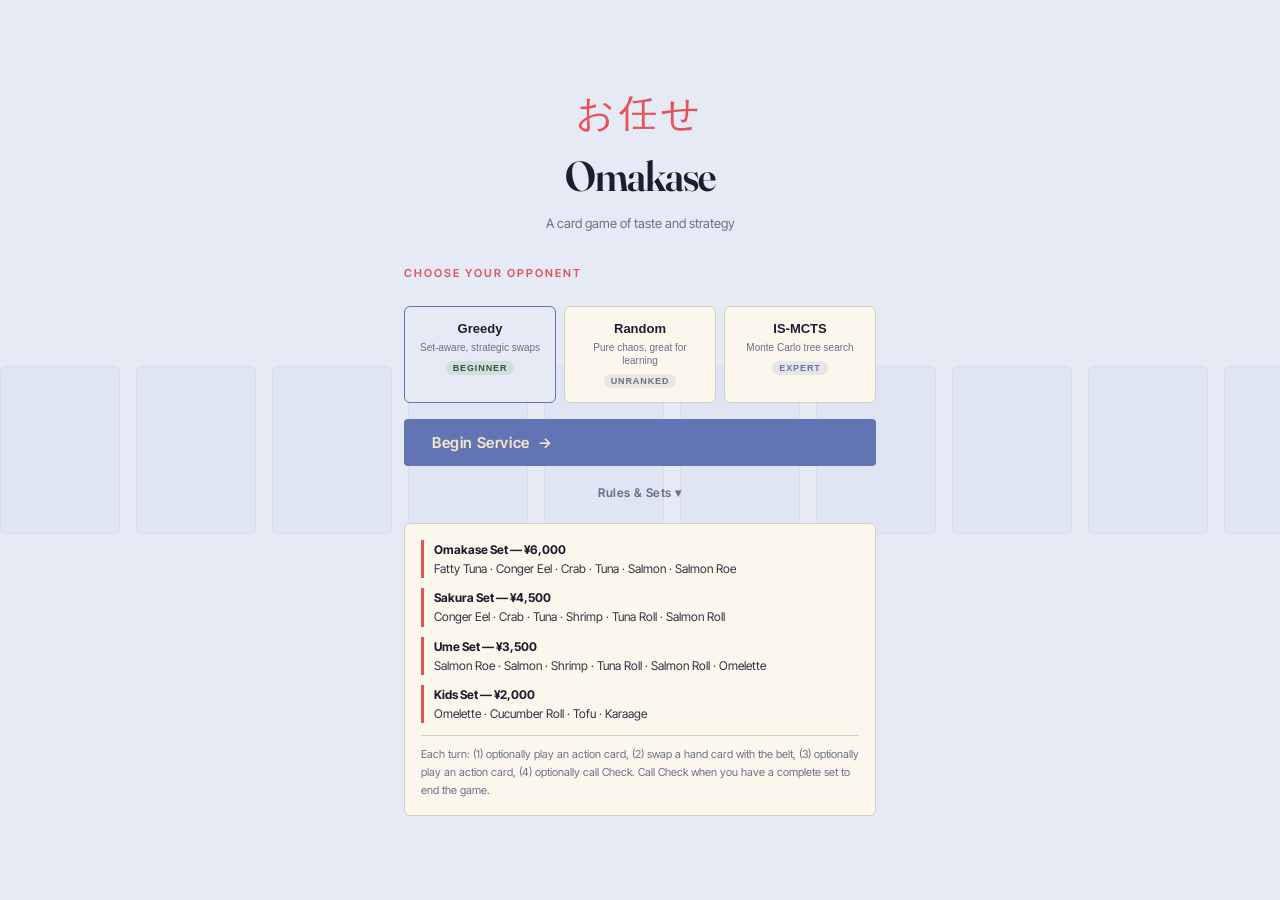
==== web/index.html @ 83dec3d9 "Add browser game, card assets, JS engine, and Python source Complete Omakase card game playable in t" ====
<!DOCTYPE html>
<html lang="en">
<head>
  <meta charset="UTF-8">
  <meta name="viewport" content="width=device-width, initial-scale=1.0">
  <title>Omakase</title>
  <link rel="icon" type="image/png" href="../cards/favicon.png">
  <link rel="preconnect" href="https://fonts.googleapis.com">
  <link rel="preconnect" href="https://fonts.gstatic.com" crossorigin>
  <link href="https://fonts.googleapis.com/css2?family=Fraunces:ital,opsz,wght@0,9..144,400..800;1,9..144,500..600&family=Inter+Tight:wght@400;500;600;700&family=Shippori+Mincho:wght@400;500;600&display=swap" rel="stylesheet">
  <link rel="stylesheet" href="style.css">
</head>
<body>

  <!-- ════════════════════════════════════
       SCREEN 1: NEW GAME
  ════════════════════════════════════ -->
  <div id="screen-newgame" class="screen screen--active">

    <div class="newgame__bg" aria-hidden="true">
      <div class="newgame__belt-scroll">
        <div class="belt-silhouette"></div><div class="belt-silhouette"></div>
        <div class="belt-silhouette"></div><div class="belt-silhouette"></div>
        <div class="belt-silhouette"></div><div class="belt-silhouette"></div>
        <div class="belt-silhouette"></div><div class="belt-silhouette"></div>
        <div class="belt-silhouette"></div><div class="belt-silhouette"></div>
        <div class="belt-silhouette"></div><div class="belt-silhouette"></div>
      </div>
    </div>

    <div class="newgame__content">
      <div class="newgame__logo">
        <span class="newgame__kanji" aria-hidden="true">お任せ</span>
        <h1 class="newgame__title">Omakase</h1>
        <p class="newgame__subtitle">A card game of taste and strategy</p>
      </div>

      <div class="newgame__form">
        <p class="newgame__label">Choose your opponent</p>
        <div class="agent-grid" role="radiogroup">
          <button class="agent-card agent-card--active" data-agent="greedy" role="radio" aria-checked="true">
            <span class="agent-card__name">Greedy</span>
            <span class="agent-card__desc">Set-aware, strategic swaps</span>
            <span class="agent-card__diff diff--beginner">Beginner</span>
          </button>
          <button class="agent-card" data-agent="random" role="radio" aria-checked="false">
            <span class="agent-card__name">Random</span>
            <span class="agent-card__desc">Pure chaos, great for learning</span>
            <span class="agent-card__diff diff--unranked">Unranked</span>
          </button>
          <button class="agent-card" data-agent="mcts" role="radio" aria-checked="false">
            <span class="agent-card__name">IS-MCTS</span>
            <span class="agent-card__desc">Monte Carlo tree search</span>
            <span class="agent-card__diff diff--expert">Expert</span>
          </button>
        </div>

        <div id="mcts-options" class="mcts-options" style="display:none">
          <label class="newgame__label" for="mcts-sims">Simulations per move</label>
          <div class="slider-row">
            <input type="range" id="mcts-sims" min="20" max="300" value="100" step="10">
            <span id="mcts-sims-val" class="slider-val">100</span>
          </div>
        </div>

        <button id="btn-start" class="btn btn--primary btn--lg">
          Begin Service <span aria-hidden="true">→</span>
        </button>

        <button id="btn-rules-toggle" class="btn btn--ghost btn--sm rules-toggle">
          Rules &amp; Sets ▾
        </button>
        <div id="rules-panel" class="rules-panel" hidden>
          <div class="rules-sets">
            <div class="rules-set"><strong>Omakase Set — ¥6,000</strong><br>Fatty Tuna · Conger Eel · Crab · Tuna · Salmon · Salmon Roe</div>
            <div class="rules-set"><strong>Sakura Set — ¥4,500</strong><br>Conger Eel · Crab · Tuna · Shrimp · Tuna Roll · Salmon Roll</div>
            <div class="rules-set"><strong>Ume Set — ¥3,500</strong><br>Salmon Roe · Salmon · Shrimp · Tuna Roll · Salmon Roll · Omelette</div>
            <div class="rules-set"><strong>Kids Set — ¥2,000</strong><br>Omelette · Cucumber Roll · Tofu · Karaage</div>
          </div>
          <p class="rules-note">Each turn: (1) optionally play an action card, (2) swap a hand card with the belt, (3) optionally play an action card, (4) optionally call Check. Call Check when you have a complete set to end the game.</p>
        </div>
      </div>
    </div>
  </div>

  <!-- ════════════════════════════════════
       SCREEN 2: GAME TABLE
  ════════════════════════════════════ -->
  <div id="screen-game" class="screen">

    <header class="topbar">
      <span class="topbar__logo" aria-label="Omakase">お任せ</span>
      <div class="topbar__center">
        <span class="topbar__label">Turn</span>
        <span id="turn-number" class="topbar__turn">1</span>
      </div>
      <div class="topbar__right">
        <button id="btn-menu" class="btn btn--ghost btn--sm" aria-label="Menu">☰</button>
      </div>
    </header>

    <!-- Opponent row -->
    <section class="opp-zone" aria-label="Opponent">
      <div class="opp-zone__info">
        <span class="player-label player-label--ai" id="opp-label">AI</span>
        <span class="hand-count" id="opp-hand-count">0 cards</span>
      </div>
      <div class="opp-hand" id="opp-hand" aria-label="Opponent's face-down cards"></div>
    </section>

    <!-- Conveyor belt with deck and trash -->
    <section class="belt-section" aria-label="Conveyor belt">

      <!-- Deck pile (left) -->
      <div class="pile-zone pile-zone--deck">
        <div class="pile-stack" id="deck-pile">
          <img src="../cards/cards_back.png" class="pile-card-img" alt="Deck" id="deck-pile-img">
        </div>
        <div class="pile-info">
          <span class="pile-label">Deck</span>
          <span class="pile-count" id="deck-count">62</span>
        </div>
      </div>

      <!-- Belt track (center) -->
      <div class="belt-center">
        <div class="belt-track">
          <div class="belt-rail belt-rail--top" aria-hidden="true"></div>
          <div class="belt-slots" id="belt-slots" role="list"></div>
          <div class="belt-rail belt-rail--bottom" aria-hidden="true"></div>
        </div>
        <div class="belt-labels" aria-hidden="true">
          <span class="belt-label-new">← New</span>
          <span class="belt-label-old">Old →</span>
        </div>
      </div>

      <!-- Trash pile (right) -->
      <div class="pile-zone pile-zone--trash">
        <div class="pile-stack pile-stack--trash" id="trash-pile"
             role="button" tabindex="0" aria-label="View discard pile">
          <div class="pile-empty" id="trash-empty">Empty</div>
        </div>
        <div class="pile-info">
          <span class="pile-label">Discard</span>
          <span class="pile-count" id="trash-count">0</span>
        </div>
      </div>

    </section>

    <!-- Phase bar -->
    <div class="phase-bar" role="status" aria-live="polite">
      <div class="phase-pips" aria-label="Current phase">
        <div class="phase-step">
          <span class="phase-pip" data-phase="0">1</span>
          <span class="phase-step__label">Action</span>
        </div>
        <span class="phase-sep" aria-hidden="true">›</span>
        <div class="phase-step">
          <span class="phase-pip" data-phase="1">2</span>
          <span class="phase-step__label">Swap</span>
        </div>
        <span class="phase-sep" aria-hidden="true">›</span>
        <div class="phase-step">
          <span class="phase-pip" data-phase="2">3</span>
          <span class="phase-step__label">Action</span>
        </div>
        <span class="phase-sep" aria-hidden="true">›</span>
        <div class="phase-step">
          <span class="phase-pip" data-phase="3">4</span>
          <span class="phase-step__label">Check</span>
        </div>
      </div>
      <p class="phase-msg" id="phase-msg">Waiting...</p>
    </div>

    <!-- Player hand -->
    <section class="player-zone" aria-label="Your hand">
      <div class="player-zone__header">
        <span class="player-label" id="player-label">You</span>
        <div class="score-box score-box--player" aria-label="Your score">
          <span class="score-box__label">Score</span>
          <span class="score-box__value" id="player-score">¥0</span>
        </div>
      </div>
      <div class="passive-effects" id="passive-effects" aria-label="Active effects"></div>
      <div class="player-hand" id="player-hand" role="list" aria-label="Your cards"></div>
    </section>

    <!-- Controls -->
    <div class="controls">
      <button id="btn-pass" class="btn btn--secondary">Skip Action</button>
      <button id="btn-check" class="btn btn--danger" disabled>Call Check</button>
    </div>

    <!-- Thinking overlay -->
    <div id="thinking-overlay" class="thinking-overlay" hidden aria-live="polite">
      <div class="thinking-overlay__box">
        <p class="thinking-overlay__text" id="thinking-text">Chef is thinking...</p>
        <div class="thinking-dots" aria-hidden="true">
          <span></span><span></span><span></span>
        </div>
      </div>
    </div>

    <!-- Chef's Choice modal (card selection) -->
    <div id="chefs-modal-bg" class="modal-bg" hidden>
      <div id="chefs-modal" class="modal" role="dialog" aria-modal="true" aria-labelledby="chefs-modal-title">
        <h2 id="chefs-modal-title" class="modal__title">Chef's Choice</h2>
        <p id="chefs-modal-instr" class="modal__instr">Select 2 cards to return to the deck</p>
        <div id="chefs-modal-cards" class="modal__cards"></div>
        <div class="modal__footer">
          <span id="chefs-select-count" class="modal__count">0 / 2 selected</span>
        </div>
      </div>
    </div>

    <!-- Chef's Choice modal (position selection) -->
    <div id="chefs-pos-modal-bg" class="modal-bg" hidden>
      <div class="modal" role="dialog" aria-modal="true" aria-labelledby="chefs-pos-modal-title">
        <h2 id="chefs-pos-modal-title" class="modal__title">Place Cards in Deck</h2>
        <p id="chefs-pos-modal-instr" class="modal__instr">Choose where each card goes in the deck</p>
        <div id="chefs-pos-modal-body" class="chefs-pos-body"></div>
        <div class="modal__footer">
          <button id="btn-chefs-pos-confirm" class="btn btn--primary">Confirm</button>
        </div>
      </div>
    </div>

    <!-- Pick opponent card modal -->
    <div id="pick-opp-modal-bg" class="modal-bg" hidden>
      <div class="modal" role="dialog" aria-modal="true" aria-labelledby="pick-opp-modal-title">
        <h2 id="pick-opp-modal-title" class="modal__title">Pick a Card</h2>
        <p id="pick-opp-modal-instr" class="modal__instr">Select a card from opponent's hand</p>
        <div id="pick-opp-modal-cards" class="modal__cards"></div>
      </div>
    </div>

    <!-- Sake return modal -->
    <div id="sake-return-modal-bg" class="modal-bg" hidden>
      <div class="modal" role="dialog" aria-modal="true" aria-labelledby="sake-return-modal-title">
        <h2 id="sake-return-modal-title" class="modal__title">Give a Card</h2>
        <p class="modal__instr">Choose a card from your hand to give to your opponent</p>
        <div id="sake-return-modal-cards" class="modal__cards"></div>
      </div>
    </div>

    <!-- Discard modal (over hand limit) -->
    <div id="discard-modal-bg" class="modal-bg" hidden>
      <div class="modal" role="dialog" aria-modal="true" aria-labelledby="discard-modal-title">
        <h2 id="discard-modal-title" class="modal__title">Discard a Card</h2>
        <p id="discard-modal-instr" class="modal__instr">Your hand is over the limit. Select a card to discard.</p>
        <div id="discard-modal-cards" class="modal__cards"></div>
      </div>
    </div>

    <!-- Trash viewer modal -->
    <div id="trash-modal-bg" class="modal-bg" hidden>
      <div class="modal" role="dialog" aria-modal="true" aria-labelledby="trash-modal-title">
        <h2 id="trash-modal-title" class="modal__title">Discard Pile</h2>
        <p id="trash-modal-count" class="modal__instr">0 cards</p>
        <div id="trash-modal-cards" class="modal__cards modal__cards--scroll"></div>
        <div class="modal__footer">
          <button id="btn-close-trash-modal" class="btn btn--secondary btn--sm">Close</button>
        </div>
      </div>
    </div>

    <!-- Game menu drawer -->
    <div id="menu-bg" class="drawer-bg" hidden>
      <div class="drawer" role="dialog" aria-modal="true">
        <button id="btn-close-menu" class="drawer__close" aria-label="Close">✕</button>
        <div class="drawer__body">
          <button id="btn-new-game-menu" class="btn btn--ghost">New Game</button>
        </div>
      </div>
    </div>

  </div><!-- /screen-game -->

  <!-- ════════════════════════════════════
       SCREEN 3: GAME OVER
  ════════════════════════════════════ -->
  <div id="screen-gameover" class="screen">
    <div class="gameover">
      <div class="gameover__verdict" id="gameover-verdict">OMAKASE!</div>
      <div class="gameover__scores">
        <div class="gameover__player-card" id="go-player-card">
          <span class="gameover__who">You</span>
          <span class="gameover__pts" id="go-player-score">¥0</span>
          <div class="gameover__mini-hand" id="go-player-hand"></div>
        </div>
        <span class="gameover__vs">vs</span>
        <div class="gameover__player-card" id="go-opp-card">
          <span class="gameover__who" id="go-opp-label">AI</span>
          <span class="gameover__pts" id="go-opp-score">¥0</span>
          <div class="gameover__mini-hand" id="go-opp-hand"></div>
        </div>
      </div>
      <div class="gameover__breakdown" id="go-breakdown"></div>
      <div class="gameover__actions">
        <button id="btn-rematch" class="btn btn--primary btn--lg">Rematch</button>
        <button id="btn-change-opp" class="btn btn--secondary">Change Opponent</button>
      </div>
    </div>
  </div>

  <!-- Toast container -->
  <div id="toast-container" role="status" aria-live="polite"></div>

  <script type="module" src="game.js"></script>
</body>
</html>
---- web/style.css ----
/* ══ Design Tokens — Omakase Design System ════════════════════════════════ */
:root {
  /* Brand palette */
  --peri:       #8A9AD0;
  --peri-deep:  #6374B5;
  --peri-soft:  #C4CEE8;
  --peri-wash:  #E5EAF5;
  --cream:      #F5E9C9;
  --cream-soft: #FAF3DF;
  --paper:      #FBF7EC;
  --salmon:     #E4525A;
  --salmon-ink: #C63B44;
  --nori:       #4A7A4E;
  --nori-deep:  #2F5A35;
  --mustard:    #E8A936;
  --ink:        #1B1E2E;
  --body:       #2E3244;
  --muted:      #6B7088;
  --rule:       #D5D0BC;

  /* Belt surface — dark lacquer */
  --belt-bg: #231B14;

  /* Card geometry — 5:7 aspect ratio matching the physical card PNGs */
  --card-w:  120px;
  --card-h:  168px;
  --card-r:  6px;

  /* Pile dimensions (deck/trash stacks alongside belt) */
  --pile-w:  72px;
  --pile-h:  101px;

  /* Radii */
  --r-btn:  4px;
  --r-pill: 999px;

  /* Elevation — restrained, physical */
  --shadow-card:      0 1px 2px rgba(27,30,46,.08), 0 4px 16px rgba(27,30,46,.10);
  --shadow-card-lift: 0 4px 8px rgba(27,30,46,.12), 0 16px 40px rgba(27,30,46,.18);
  --shadow-modal:     0 24px 80px rgba(27,30,46,.28);

  /* Type */
  --font-d: 'Fraunces', Georgia, serif;
  --font-b: 'Inter Tight', 'Inter', sans-serif;

  /* Timing */
  --t-hover: 120ms ease-out;
  --t-state: 240ms cubic-bezier(.4,0,.2,1);

  /* Z-stack */
  --z-ctrl:    20;
  --z-overlay: 50;
  --z-modal:   100;
  --z-toast:   200;
}

@media (max-width: 600px) {
  :root {
    --card-w:  80px;
    --card-h:  112px;
    --pile-w:  52px;
    --pile-h:  73px;
  }
}

/* ══ Reset ════════════════════════════════════════════════════════════════ */
*, *::before, *::after { box-sizing: border-box; margin: 0; padding: 0; }
html, body { height: 100%; overflow: hidden; }
body {
  background: var(--paper);
  color: var(--body);
  font-family: var(--font-b);
  font-size: 14px;
  line-height: 1.5;
  -webkit-font-smoothing: antialiased;
}

/* ══ Screen system ════════════════════════════════════════════════════════ */
.screen {
  position: fixed; inset: 0;
  display: flex; flex-direction: column;
  opacity: 0; pointer-events: none;
  transition: opacity 400ms ease;
  overflow: hidden;
}
.screen--active { opacity: 1; pointer-events: all; }

/* ══ Buttons ══════════════════════════════════════════════════════════════ */
.btn {
  display: inline-flex; align-items: center; gap: 8px;
  padding: 10px 20px;
  border: none; border-radius: var(--r-btn);
  font-family: var(--font-b); font-size: 13px; font-weight: 600;
  cursor: pointer; white-space: nowrap; letter-spacing: .04em;
  transition: background var(--t-hover), transform 80ms ease;
  -webkit-user-select: none; user-select: none;
}
.btn:active:not(:disabled) { transform: translateY(1px); }
.btn:disabled { opacity: .4; cursor: not-allowed; pointer-events: none; }

.btn--primary { background: var(--peri-deep); color: var(--cream); }
.btn--primary:hover:not(:disabled) { background: #50609F; }

.btn--secondary {
  background: transparent; color: var(--body);
  border: 1px solid var(--rule);
}
.btn--secondary:hover:not(:disabled) { background: var(--peri-wash); border-color: var(--peri); }

.btn--danger {
  background: transparent; color: var(--salmon);
  border: 1.5px solid var(--salmon);
}
.btn--danger:hover:not(:disabled) { background: rgba(228,82,90,.08); }
.btn--danger.btn--check-avail { animation: check-pulse 2s ease-in-out infinite; }

.btn--ghost { background: transparent; color: var(--muted); border: 1px solid transparent; }
.btn--ghost:hover:not(:disabled) { color: var(--body); background: var(--peri-wash); }

.btn--lg { padding: 14px 28px; font-size: 15px; }
.btn--sm { padding: 6px 12px; font-size: 12px; }

/* ══ New Game screen ══════════════════════════════════════════════════════ */
#screen-newgame {
  background: var(--peri-wash);
  align-items: center; justify-content: center;
  overflow-y: auto;
}
.newgame__bg { position: fixed; inset: 0; overflow: hidden; pointer-events: none; opacity: .15; }
.newgame__belt-scroll {
  display: flex; gap: 16px;
  animation: belt-scroll 22s linear infinite;
  width: max-content; padding: 20px 0;
  align-items: center;
  position: absolute; top: 50%; transform: translateY(-50%);
}
@keyframes belt-scroll {
  from { transform: translateY(-50%) translateX(0); }
  to   { transform: translateY(-50%) translateX(-50%); }
}
.belt-silhouette {
  width: var(--card-w); height: var(--card-h);
  border-radius: var(--card-r);
  background: var(--peri-soft); border: 1px solid var(--peri);
  flex-shrink: 0;
}
.newgame__content {
  position: relative; width: 100%; max-width: 520px;
  padding: 40px 24px;
  display: flex; flex-direction: column; gap: 32px; align-items: center;
}
.newgame__logo { text-align: center; }
.newgame__kanji {
  font-family: var(--font-d); font-size: 38px;
  color: var(--salmon); display: block;
  letter-spacing: .1em; margin-bottom: 4px;
  font-variation-settings: "opsz" 144;
}
.newgame__title {
  font-family: var(--font-d); font-size: 42px;
  font-weight: 600; color: var(--ink);
  letter-spacing: -.025em;
  font-variation-settings: "opsz" 144;
}
.newgame__subtitle { color: var(--muted); font-size: 13px; margin-top: 6px; }
.newgame__form { width: 100%; display: flex; flex-direction: column; gap: 16px; }
.newgame__label {
  font-size: 11px; font-weight: 600; text-transform: uppercase;
  letter-spacing: .18em; color: var(--salmon); display: block; margin-bottom: 8px;
}
.agent-grid { display: grid; grid-template-columns: 1fr 1fr 1fr; gap: 8px; }
.agent-card {
  display: flex; flex-direction: column; align-items: center;
  gap: 5px; padding: 14px 10px;
  background: var(--paper); border-radius: 6px;
  border: 1.5px solid var(--rule);
  cursor: pointer; text-align: center;
  transition: border-color var(--t-hover), background var(--t-hover);
}
.agent-card:hover { border-color: var(--peri); background: var(--cream-soft); }
.agent-card--active { border-color: var(--peri-deep) !important; background: var(--peri-wash) !important; }
.agent-card__name { font-weight: 700; font-size: 13px; color: var(--ink); }
.agent-card__desc { font-size: 10px; color: var(--muted); line-height: 1.3; }
.agent-card__diff {
  font-size: 9px; font-weight: 700; text-transform: uppercase;
  letter-spacing: .1em; padding: 2px 7px; border-radius: 99px; margin-top: 2px;
}
.diff--beginner { background: rgba(74,122,78,.12); color: var(--nori-deep); }
.diff--unranked { background: rgba(107,112,136,.12); color: var(--muted); }
.diff--expert   { background: rgba(99,116,181,.12); color: var(--peri-deep); }
.mcts-options {
  background: var(--paper); border-radius: 6px; padding: 12px 16px;
  border: 1px solid var(--rule);
}
.slider-row { display: flex; align-items: center; gap: 12px; margin-top: 8px; }
.slider-row input[type=range] { flex: 1; accent-color: var(--peri-deep); }
.slider-val { font-family: var(--font-d); font-size: 15px; color: var(--peri-deep); min-width: 30px; font-variant-numeric: tabular-nums; }
.rules-toggle { width: 100%; justify-content: center; margin-top: -4px; }
.rules-panel {
  background: var(--paper); border-radius: 6px; padding: 16px;
  display: flex; flex-direction: column; gap: 12px;
  border: 1px solid var(--rule);
}
.rules-sets { display: flex; flex-direction: column; gap: 10px; }
.rules-set {
  font-size: 12px; color: var(--body);
  border-left: 3px solid var(--salmon); padding-left: 10px; line-height: 1.6;
}
.rules-set strong { color: var(--ink); }
.rules-note {
  font-size: 11px; color: var(--muted); line-height: 1.6;
  border-top: 1px solid var(--rule); padding-top: 10px;
}

/* ══ Game screen layout ═══════════════════════════════════════════════════ */
#screen-game {
  display: grid;
  grid-template-rows: 44px auto 1fr 62px auto 52px;
  background: var(--paper);
}

/* Topbar — on-brand periwinkle */
.topbar {
  grid-row: 1;
  display: flex; align-items: center; justify-content: space-between;
  padding: 0 16px;
  background: var(--peri-deep);
  border-bottom: 1px solid rgba(99,116,181,.25);
  z-index: var(--z-ctrl);
}
.topbar__logo {
  font-family: var(--font-d); font-size: 20px; color: var(--cream);
  letter-spacing: .06em; font-variation-settings: "opsz" 144;
}
.topbar__center { display: flex; align-items: baseline; gap: 6px; }
.topbar__label { font-size: 10px; text-transform: uppercase; letter-spacing: .14em; color: rgba(245,233,201,.55); }
.topbar__turn {
  font-family: var(--font-d); font-size: 20px; font-weight: 600;
  color: var(--cream); font-variant-numeric: tabular-nums;
  font-variation-settings: "opsz" 144;
}
.topbar__right { display: flex; align-items: center; gap: 10px; }
#btn-menu { color: rgba(245,233,201,.65); border-color: transparent; }
#btn-menu:hover { color: var(--cream); background: rgba(255,255,255,.15); }

/* Opponent zone */
.opp-zone {
  grid-row: 2;
  display: flex; align-items: center;
  padding: 8px 16px; gap: 12px;
  background: var(--cream-soft);
  border-bottom: 1px solid var(--rule);
  min-height: 72px;
}
.opp-zone__info { display: flex; align-items: center; gap: 10px; flex-shrink: 0; }
.opp-hand { display: flex; gap: 5px; align-items: center; overflow: hidden; flex: 1; }

/* Small face-down card backs for opponent hand */
.card-back {
  width: 52px; height: 73px;
  border-radius: 4px; flex-shrink: 0;
  overflow: hidden;
  box-shadow: var(--shadow-card);
}
.card-back img {
  width: 100%; height: 100%;
  object-fit: cover; display: block;
}

.player-label { font-size: 13px; font-weight: 700; color: var(--ink); letter-spacing: .01em; }
.player-label--ai { color: var(--muted); font-weight: 500; }
.score-box { display: flex; align-items: baseline; gap: 5px; }
.score-box__label { font-size: 10px; text-transform: uppercase; letter-spacing: .12em; color: var(--muted); }
.score-box__value {
  font-family: var(--font-d); font-size: 18px; font-weight: 600;
  color: var(--salmon);
  font-variation-settings: "opsz" 144;
  font-variant-numeric: tabular-nums;
  transition: color 300ms ease;
}
.score-box__value.ticking { animation: score-tick 300ms ease-out; }
.hand-count { font-size: 11px; color: var(--muted); }

/* ══ Belt section — deck | belt | trash ══════════════════════════════════ */
.belt-section {
  grid-row: 3;
  display: flex; flex-direction: row; align-items: center;
  justify-content: center; gap: 10px;
  background: var(--belt-bg);
  padding: 8px 12px;
  overflow: hidden;
}

/* Deck / Trash pile zones */
.pile-zone {
  display: flex; flex-direction: column; align-items: center;
  gap: 5px; flex-shrink: 0;
}
.pile-stack {
  width: var(--pile-w); height: var(--pile-h);
  border-radius: var(--card-r);
  position: relative; overflow: hidden;
  box-shadow: var(--shadow-card);
}
.pile-card-img {
  width: 100%; height: 100%;
  object-fit: cover; display: block;
  border-radius: var(--card-r);
}
.pile-stack--trash {
  cursor: pointer;
  transition: box-shadow var(--t-hover);
}
.pile-stack--trash:hover { box-shadow: var(--shadow-card-lift); }
.pile-info {
  display: flex; flex-direction: column; align-items: center; gap: 1px;
}
.pile-label {
  font-size: 8px; font-weight: 600; text-transform: uppercase;
  letter-spacing: .16em; color: rgba(200,169,110,.4);
}
.pile-count {
  font-family: var(--font-d); font-size: 13px; font-weight: 600;
  color: rgba(200,169,110,.65); font-variant-numeric: tabular-nums;
  font-variation-settings: "opsz" 144;
}
.pile-empty {
  width: 100%; height: 100%;
  display: flex; align-items: center; justify-content: center;
  font-size: 9px; color: rgba(200,169,110,.2);
  border: 1.5px dashed rgba(200,169,110,.18);
  border-radius: var(--card-r);
}
/* Deck pile: simulate a stack of cards with pseudo-elements */
.pile-zone--deck .pile-stack::before {
  content: ''; position: absolute;
  inset: 0; border-radius: var(--card-r);
  background: var(--peri);
  transform: translate(2px, -2px);
  z-index: -1; opacity: .5;
}
.pile-zone--deck .pile-stack::after {
  content: ''; position: absolute;
  inset: 0; border-radius: var(--card-r);
  background: var(--peri);
  transform: translate(4px, -4px);
  z-index: -2; opacity: .3;
}

/* Belt center */
.belt-center {
  flex: 1; min-width: 0;
  display: flex; flex-direction: column; align-items: center;
}
.belt-track {
  display: flex; flex-direction: column;
  width: 100%; max-width: 840px;
  background: #1A1510;
  border-radius: 10px; padding: 8px 12px;
  box-shadow: inset 0 2px 8px rgba(0,0,0,.55), 0 0 0 1px rgba(200,169,110,.08);
}
.belt-rail {
  height: 3px; border-radius: 2px; margin: 2px 0;
  background: linear-gradient(90deg, transparent, rgba(200,169,110,.14) 30%, rgba(200,169,110,.28) 50%, rgba(200,169,110,.14) 70%, transparent);
}
.belt-slots {
  display: flex; gap: 8px; justify-content: center;
  padding: 8px 4px;
  overflow-x: auto; scrollbar-width: none;
}
.belt-slots::-webkit-scrollbar { display: none; }
.belt-slot { width: var(--card-w); height: var(--card-h); flex-shrink: 0; position: relative; }
.belt-slot:last-child::after {
  content: '→';
  position: absolute; right: -12px; top: 50%; transform: translateY(-50%);
  color: rgba(200,169,110,.28); font-size: 11px;
}
.belt-labels {
  display: flex; justify-content: space-between;
  padding: 0 4px; margin-top: 4px;
  width: 100%; max-width: 840px;
}
.belt-label-new, .belt-label-old { font-size: 9px; color: rgba(200,169,110,.28); }

/* Phase bar */
.phase-bar {
  grid-row: 4;
  display: flex; align-items: center; justify-content: space-between;
  background: var(--paper);
  padding: 0 20px;
  border-top: 1px solid var(--rule);
  border-bottom: 1px solid var(--rule);
}
.phase-bar--flash { animation: phase-flash 450ms ease; }
@keyframes phase-flash {
  0%   { background: var(--paper); }
  35%  { background: var(--peri-wash); }
  100% { background: var(--paper); }
}

.phase-pips { display: flex; align-items: center; gap: 6px; }
.phase-step  { display: flex; flex-direction: column; align-items: center; gap: 3px; }

.phase-pip {
  width: 28px; height: 28px; border-radius: 50%;
  background: transparent; border: 2px solid var(--rule);
  display: flex; align-items: center; justify-content: center;
  font-size: 11px; font-weight: 700; color: var(--muted);
  transition: all var(--t-state); flex-shrink: 0;
}
.phase-step__label {
  font-size: 8px; font-weight: 600;
  text-transform: uppercase; letter-spacing: .1em;
  color: var(--muted); transition: color var(--t-state);
  white-space: nowrap;
}
.phase-pip--active {
  background: var(--salmon); border-color: var(--salmon-ink); color: #fff;
  box-shadow: 0 0 0 3px rgba(228,82,90,.18);
}
.phase-pip--done {
  background: var(--peri-wash); border-color: var(--peri); color: var(--peri-deep);
}
.phase-step:has(.phase-pip--active) .phase-step__label { color: var(--salmon-ink); font-weight: 700; }
.phase-step:has(.phase-pip--done)   .phase-step__label { color: var(--peri-deep); }

.phase-sep { color: var(--rule); font-size: 14px; margin-bottom: 14px; }
.phase-msg {
  font-size: 12px; color: var(--muted); font-style: italic;
  max-width: 300px; text-align: right;
  transition: opacity 200ms ease;
}
.phase-msg--highlight { color: var(--salmon-ink); font-style: normal; font-weight: 600; }

/* Player zone */
.player-zone {
  grid-row: 5;
  display: flex; flex-direction: column;
  background: var(--cream-soft);
  border-top: 1px solid var(--rule);
  padding: 8px 16px 6px;
}
.player-zone__header {
  display: flex; justify-content: space-between; align-items: center;
  margin-bottom: 6px;
}
.passive-effects {
  display: flex; gap: 5px; flex-wrap: wrap;
  margin-bottom: 4px; min-height: 0;
}
.effect-badge {
  font-size: 9px; font-weight: 700; text-transform: uppercase;
  letter-spacing: .08em; padding: 2px 8px; border-radius: 99px;
}
.effect-badge--mustard { background: rgba(232,169,54,.18); color: #9a6a00; border: 1px solid rgba(232,169,54,.35); }
.effect-badge--peri    { background: rgba(99,116,181,.14); color: var(--peri-deep); border: 1px solid rgba(99,116,181,.28); }
.effect-badge--nori    { background: rgba(74,122,78,.14);  color: var(--nori-deep); border: 1px solid rgba(74,122,78,.28); }
.effect-badge--salmon  { background: rgba(228,82,90,.10);  color: var(--salmon);   border: 1px solid rgba(228,82,90,.22); }

.player-hand {
  display: flex; gap: 8px;
  justify-content: center;
  overflow-x: auto; overflow-y: visible;
  padding: 4px 4px 12px;
  scrollbar-width: thin; scrollbar-color: var(--rule) transparent;
}

/* Controls */
.controls {
  grid-row: 6;
  display: flex; align-items: center; justify-content: center; gap: 12px;
  background: var(--paper); padding: 8px 16px;
  border-top: 1px solid var(--rule);
}

/* ══ Card component — image only, full 5:7 face ═══════════════════════════ */
.card {
  width: var(--card-w); height: var(--card-h);
  border-radius: var(--card-r);
  background: var(--cream);
  border: 1px solid var(--rule);
  box-shadow: var(--shadow-card);
  cursor: pointer; position: relative;
  display: block; overflow: hidden;
  transition: transform var(--t-hover), box-shadow var(--t-hover);
  -webkit-user-select: none; user-select: none;
  flex-shrink: 0;
}
.card__img {
  width: 100%; height: 100%;
  object-fit: cover; object-position: center;
  display: block;
}

/* Action / passive hooks — kept for JS targeting, no visual left border */
.card--action  {}
.card--passive {}

/* Hover — translateY only per design system */
.card:not(.card--disabled):not(.card--no-hover):hover {
  transform: translateY(-4px);
  box-shadow: var(--shadow-card-lift);
}

/* States */
.card--selected {
  outline: 2px solid var(--peri-deep);
  outline-offset: 2px;
  transform: translateY(-8px) !important;
  box-shadow: var(--shadow-card-lift) !important;
  z-index: 5;
}
.card--valid-target {
  outline: 2px solid var(--nori) !important;
  outline-offset: 2px;
  animation: pulse-valid 1.4s ease-in-out infinite;
  cursor: pointer;
}
.card--playable {
  outline: 2px solid var(--peri);
  outline-offset: 2px;
  cursor: pointer;
}
.card--disabled {
  opacity: .45; cursor: default; pointer-events: none;
}
.card--disabled::after {
  content: ''; position: absolute; inset: 0;
  background: rgba(251,247,236,.4); border-radius: var(--card-r);
}
.card--entering { animation: card-slide-in .25s ease both; }

/* Mini card (game over hands) */
.card-mini {
  width: 44px; height: 62px;
  border-radius: 4px; overflow: hidden;
  background: var(--cream);
  border: 1px solid var(--rule);
  box-shadow: var(--shadow-card);
  flex-shrink: 0;
}
.card-mini img { width: 100%; height: 100%; object-fit: cover; display: block; }

/* ══ Action card play overlay ════════════════════════════════════════════ */
.action-play-overlay {
  position: fixed; inset: 0;
  background: rgba(27,30,46,.52);
  display: flex; align-items: center; justify-content: center;
  z-index: 500;
  animation: overlay-in 180ms ease forwards;
}
.action-play-overlay--out { animation: overlay-out 300ms ease forwards; }
@keyframes overlay-in  { from { opacity: 0; } to { opacity: 1; } }
@keyframes overlay-out { from { opacity: 1; } to { opacity: 0; } }

.action-play-inner {
  display: flex; flex-direction: column; align-items: center; gap: 14px;
  animation: card-fly-in 380ms cubic-bezier(.2,0,.2,1.5) forwards;
}
@keyframes card-fly-in {
  from { transform: scale(.55) translateY(50px); opacity: 0; }
  to   { transform: scale(1) translateY(0); opacity: 1; }
}

.action-play-card {
  width: 160px; height: 224px;
  border-radius: var(--card-r);
  box-shadow: var(--shadow-modal);
  overflow: hidden;
}
.action-play-img { width: 100%; height: 100%; object-fit: cover; display: block; }

.action-play-card-name {
  font-family: var(--font-d); font-size: 15pt; font-weight: 600;
  color: var(--cream); text-align: center;
  letter-spacing: -.02em; font-variation-settings: "opsz" 144;
}
.action-play-desc {
  font-family: var(--font-b); font-size: 10pt;
  color: rgba(245,233,201,.75); text-align: center;
  max-width: 260px; line-height: 1.45;
}

/* ══ Thinking overlay ════════════════════════════════════════════════════ */
.thinking-overlay {
  position: absolute; top: 0; left: 0; right: 0; bottom: 0;
  display: flex; align-items: center; justify-content: center;
  background: rgba(27,30,46,.38); backdrop-filter: blur(2px);
  z-index: var(--z-overlay);
}
.thinking-overlay[hidden] { display: none; }
.thinking-overlay__box {
  background: var(--paper); border: 1px solid var(--rule);
  border-radius: 10px; padding: 20px 32px;
  display: flex; flex-direction: column; align-items: center; gap: 12px;
  box-shadow: var(--shadow-modal);
}
.thinking-overlay__text {
  font-family: var(--font-d); font-size: 15px;
  color: var(--muted); font-style: italic;
  font-variation-settings: "opsz" 144;
}
.thinking-dots { display: flex; gap: 6px; }
.thinking-dots span {
  width: 6px; height: 6px; border-radius: 50%;
  background: var(--peri-deep);
  animation: dot-bounce 1.2s ease-in-out infinite;
}
.thinking-dots span:nth-child(2) { animation-delay: .2s; }
.thinking-dots span:nth-child(3) { animation-delay: .4s; }

/* ══ Modals ══════════════════════════════════════════════════════════════ */
.modal-bg {
  position: absolute; inset: 0;
  background: rgba(27,30,46,.5); backdrop-filter: blur(3px);
  display: flex; align-items: center; justify-content: center;
  z-index: var(--z-modal);
}
.modal-bg[hidden] { display: none; }
.modal {
  background: var(--paper); border: 1px solid var(--rule);
  border-radius: 4px; padding: 24px;
  max-width: 500px; width: 92%;
  box-shadow: var(--shadow-modal);
  border-top: 3px solid var(--salmon);
}
.modal__title {
  font-family: var(--font-d); font-size: 20px; font-weight: 600;
  color: var(--ink); margin-bottom: 6px;
  letter-spacing: -.02em; font-variation-settings: "opsz" 144;
}
.modal__instr { font-size: 13px; color: var(--muted); margin-bottom: 16px; }
.modal__cards {
  display: flex; flex-wrap: wrap; gap: 8px;
  justify-content: center; margin-bottom: 16px;
}
.modal__cards--scroll { max-height: 280px; overflow-y: auto; }
.modal__footer { display: flex; justify-content: space-between; align-items: center; }
.modal__count { font-family: var(--font-d); font-size: 14px; color: var(--muted); font-variant-numeric: tabular-nums; }

/* Chef position modal */
.chefs-pos-body { display: flex; flex-direction: column; gap: 20px; margin-bottom: 16px; }
.chefs-pos-row {
  display: flex; gap: 16px; align-items: center;
  padding: 12px; background: var(--cream-soft);
  border-radius: 6px; border: 1px solid var(--rule);
}
.chefs-pos-slider { flex: 1; display: flex; flex-direction: column; gap: 6px; }
.chefs-pos-slider label { font-size: 12px; color: var(--muted); font-weight: 500; }
.chefs-pos-slider input[type=range] { width: 100%; accent-color: var(--peri-deep); }
.chefs-pos-display {
  font-family: var(--font-d); font-size: 15px; color: var(--peri-deep);
  font-variant-numeric: tabular-nums;
}
.chefs-pos-hint { font-size: 10px; color: var(--muted); font-style: italic; }

/* Drawer */
.drawer-bg { position: absolute; inset: 0; background: rgba(27,30,46,.45); z-index: var(--z-modal); }
.drawer-bg[hidden] { display: none; }
.drawer {
  position: absolute; top: 0; right: 0; bottom: 0; width: 220px;
  background: var(--paper); border-left: 1px solid var(--rule);
  display: flex; flex-direction: column; padding: 16px; gap: 12px;
}
.drawer__close {
  align-self: flex-end; background: none; border: none;
  color: var(--muted); font-size: 18px; cursor: pointer; padding: 4px 8px;
}
.drawer__close:hover { color: var(--body); }
.drawer__body { display: flex; flex-direction: column; gap: 8px; }

/* ══ Game over ════════════════════════════════════════════════════════════ */
#screen-gameover {
  background: var(--paper);
  align-items: center; justify-content: center;
  overflow-y: auto;
}
.gameover {
  width: 100%; max-width: 560px;
  padding: 32px 24px;
  display: flex; flex-direction: column; align-items: center; gap: 24px;
}
.gameover__verdict {
  font-family: var(--font-d); font-size: 40px; font-weight: 600;
  color: var(--ink); text-align: center;
  letter-spacing: -.025em; font-variation-settings: "opsz" 144;
  animation: verdict-in .6s cubic-bezier(.2,0,.2,1.5) both;
}
@keyframes verdict-in {
  from { opacity: 0; transform: scale(.72); }
  to   { opacity: 1; transform: scale(1); }
}
.gameover__scores {
  display: flex; align-items: center; gap: 20px; width: 100%; justify-content: center;
}
.gameover__player-card {
  display: flex; flex-direction: column; align-items: center; gap: 8px;
  flex: 1; background: var(--cream-soft); border-radius: 6px;
  padding: 16px 12px; border: 1.5px solid var(--rule);
}
.gameover__player-card.winner { border-color: var(--salmon); }
.gameover__who { font-size: 11px; font-weight: 600; text-transform: uppercase; letter-spacing: .14em; color: var(--muted); }
.gameover__pts {
  font-family: var(--font-d); font-size: 30px; font-weight: 600;
  color: var(--salmon); font-variant-numeric: tabular-nums;
  letter-spacing: -.03em; font-variation-settings: "opsz" 144;
}
.gameover__mini-hand { display: flex; flex-wrap: wrap; gap: 4px; justify-content: center; max-width: 200px; }
.gameover__vs { font-size: 18px; color: var(--muted); flex-shrink: 0; }
.gameover__breakdown {
  width: 100%; background: var(--cream-soft); border-radius: 6px;
  padding: 14px 16px; display: flex; flex-direction: column; gap: 6px;
  font-size: 12px; border: 1px solid var(--rule);
}
.gameover__breakdown-line { display: flex; justify-content: space-between; color: var(--muted); }
.gameover__breakdown-line.set-line { color: var(--salmon-ink); font-weight: 600; }
.gameover__actions { display: flex; gap: 12px; }

/* ══ Toast ════════════════════════════════════════════════════════════════ */
#toast-container {
  position: fixed; bottom: 72px; left: 50%; transform: translateX(-50%);
  display: flex; flex-direction: column; gap: 8px; align-items: center;
  z-index: var(--z-toast); pointer-events: none;
}
.toast {
  background: var(--ink); border-radius: 4px;
  padding: 8px 16px; font-size: 13px; color: var(--cream);
  box-shadow: 0 4px 16px rgba(27,30,46,.28);
  animation: toast-in .24s ease both;
  font-family: var(--font-b); letter-spacing: .01em;
}
@keyframes toast-in { from { opacity: 0; transform: translateY(10px); } to { opacity: 1; transform: translateY(0); } }

/* ══ Game ending banner ══════════════════════════════════════════════════ */
.game-ending-banner {
  position: absolute; top: 44px; left: 0; right: 0;
  background: var(--salmon); text-align: center; padding: 7px;
  font-size: 12px; font-weight: 700; color: #fff; letter-spacing: .06em;
  z-index: var(--z-ctrl);
}

/* ══ Animations ══════════════════════════════════════════════════════════ */
@keyframes pulse-valid {
  0%,100% { box-shadow: var(--shadow-card), 0 0 0 1px rgba(74,122,78,.4); }
  50%     { box-shadow: var(--shadow-card), 0 0 0 3px rgba(74,122,78,.7); }
}
@keyframes score-tick {
  0%  { color: var(--mustard); transform: scale(1.18); }
  60% { color: var(--mustard); transform: scale(1.06); }
  100%{ color: var(--salmon);  transform: scale(1); }
}
@keyframes dot-bounce {
  0%,80%,100% { transform: scale(.6); opacity: .4; }
  40%         { transform: scale(1);  opacity: 1; }
}
@keyframes check-pulse {
  0%,100% { box-shadow: 0 0 0 0 rgba(228,82,90,.35); }
  50%     { box-shadow: 0 0 0 6px rgba(228,82,90,0); }
}
@keyframes card-slide-in {
  from { opacity: 0; transform: translateY(-12px); }
  to   { opacity: 1; transform: translateY(0); }
}

/* ══ Scrollbar ════════════════════════════════════════════════════════════ */
::-webkit-scrollbar { height: 4px; width: 4px; }
::-webkit-scrollbar-track { background: transparent; }
::-webkit-scrollbar-thumb { background: var(--rule); border-radius: 2px; }

/* ══ Belt deal animation (new card slides in from deck, others shift) ════ */
@keyframes deal-shift-right {
  from { transform: translateX(-130px); }
  to   { transform: translateX(0); }
}
.card--deal-shift {
  animation: deal-shift-right 420ms cubic-bezier(.2,.8,.4,1) both;
}

/* ══ Pending action card — gold glow, needs confirm click ═══════════════ */
.card--pending {
  transform: translateY(-16px) scale(1.1) !important;
  box-shadow: var(--shadow-card-lift),
              0 0 0 2px var(--mustard),
              0 0 20px rgba(232,169,54,.4) !important;
  z-index: 6;
  outline: none !important;
  cursor: pointer !important;
}

/* Opponent hand card highlight during AI pick */
.card-back--ai-pick {
  outline: 3px solid var(--mustard);
  outline-offset: 2px;
  transform: translateY(-14px);
  transition: transform 200ms ease;
  z-index: 5;
  position: relative;
}

/* AI belt target — pulsing salmon ring */
.card--ai-target {
  outline: 3px solid var(--salmon) !important;
  outline-offset: 3px;
  animation: pulse-ai-target 0.9s ease-in-out infinite;
}
@keyframes pulse-ai-target {
  0%, 100% { box-shadow: var(--shadow-card), 0 0 0 2px rgba(228,82,90,.25); }
  50%       { box-shadow: var(--shadow-card-lift), 0 0 0 8px rgba(228,82,90,.08); }
}

/* ══ Reduced motion ══════════════════════════════════════════════════════ */
@media (prefers-reduced-motion: reduce) {
  *, *::before, *::after { animation-duration: .01ms !important; transition-duration: .01ms !important; }
}
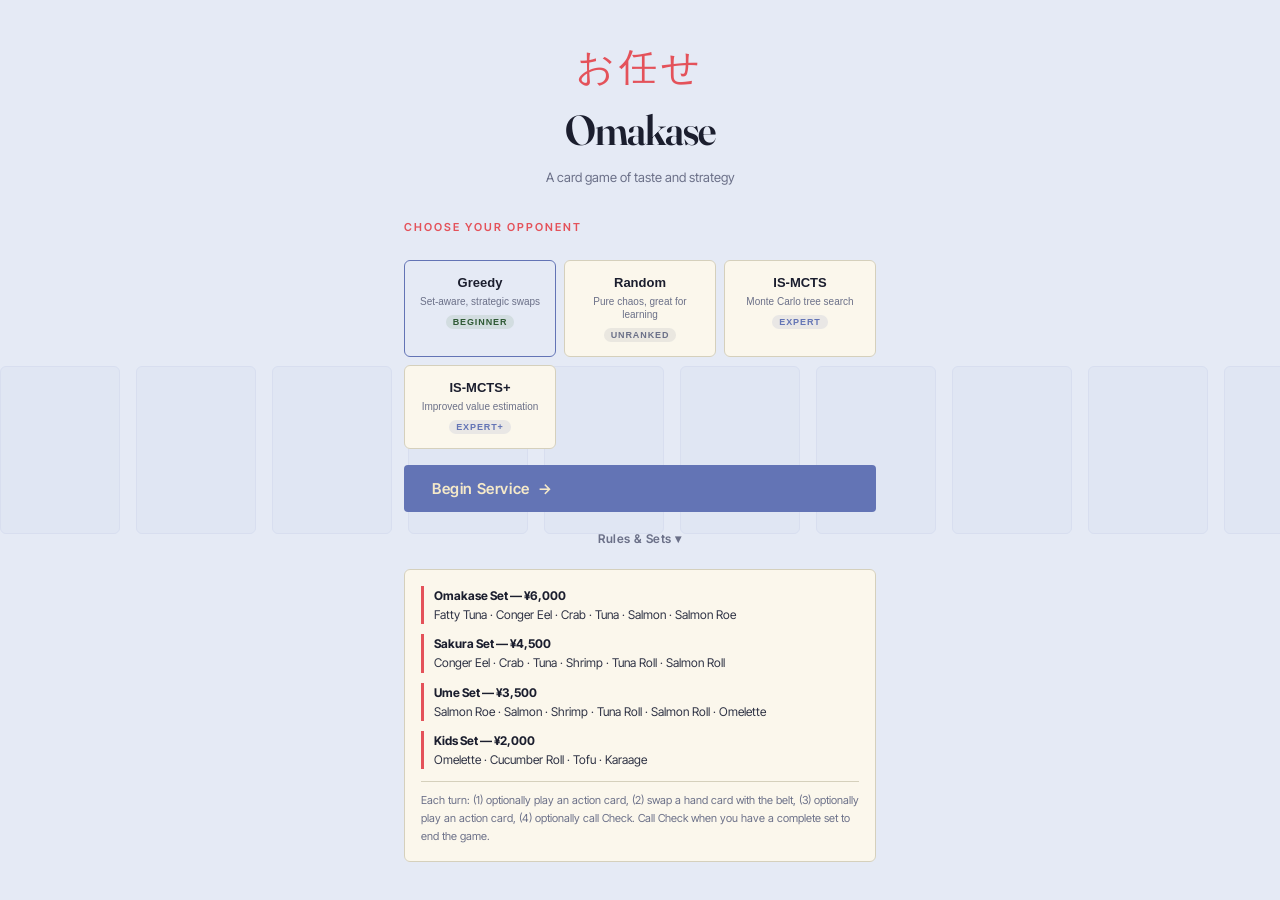
==== commit 9d6b6d33: "new agents" ====
--- a/web/index.html
+++ b/web/index.html
@@ -53,13 +53,18 @@
             <span class="agent-card__desc">Monte Carlo tree search</span>
             <span class="agent-card__diff diff--expert">Expert</span>
           </button>
+          <button class="agent-card" data-agent="mcts2" role="radio" aria-checked="false">
+            <span class="agent-card__name">IS-MCTS+</span>
+            <span class="agent-card__desc">Improved value estimation</span>
+            <span class="agent-card__diff diff--expert">Expert+</span>
+          </button>
         </div>
 
         <div id="mcts-options" class="mcts-options" style="display:none">
           <label class="newgame__label" for="mcts-sims">Simulations per move</label>
           <div class="slider-row">
-            <input type="range" id="mcts-sims" min="20" max="300" value="100" step="10">
-            <span id="mcts-sims-val" class="slider-val">100</span>
+            <input type="range" id="mcts-sims" min="100" max="2000" value="500" step="100">
+            <span id="mcts-sims-val" class="slider-val">500</span>
           </div>
         </div>
 
@@ -273,6 +278,26 @@
         <button id="btn-close-menu" class="drawer__close" aria-label="Close">✕</button>
         <div class="drawer__body">
           <button id="btn-new-game-menu" class="btn btn--ghost">New Game</button>
+          <hr class="drawer__divider">
+          <div class="drawer__sets">
+            <p class="drawer__sets-title">Sets</p>
+            <div class="drawer__set">
+              <strong>Omakase — ¥6,000</strong>
+              <span>Fatty Tuna · Conger Eel · Crab · Tuna · Salmon · Salmon Roe</span>
+            </div>
+            <div class="drawer__set">
+              <strong>Sakura — ¥4,500</strong>
+              <span>Conger Eel · Crab · Tuna · Shrimp · Tuna Roll · Salmon Roll</span>
+            </div>
+            <div class="drawer__set">
+              <strong>Ume — ¥3,500</strong>
+              <span>Salmon Roe · Salmon · Shrimp · Tuna Roll · Salmon Roll · Omelette</span>
+            </div>
+            <div class="drawer__set">
+              <strong>Kids — ¥2,000</strong>
+              <span>Omelette · Cucumber Roll · Tofu · Karaage</span>
+            </div>
+          </div>
         </div>
       </div>
     </div>
--- a/web/style.css
+++ b/web/style.css
@@ -61,6 +61,23 @@
     --pile-w:  52px;
     --pile-h:  73px;
   }
+
+  .belt-section {
+    flex-direction: row;
+    flex-wrap: wrap;
+    align-items: flex-start;
+    justify-content: center;
+    gap: 8px;
+    padding: 8px;
+  }
+  .pile-zone--deck  { order: 1; }
+  .pile-zone--trash { order: 2; }
+  .belt-center      { order: 3; flex-basis: 100%; min-width: 0; }
+
+  .belt-slots  { justify-content: flex-start; }
+  .player-hand { justify-content: flex-start; }
+
+  .controls { padding: 6px 8px; gap: 8px; }
 }
 
 /* ══ Reset ════════════════════════════════════════════════════════════════ */
@@ -253,7 +270,7 @@
   min-height: 72px;
 }
 .opp-zone__info { display: flex; align-items: center; gap: 10px; flex-shrink: 0; }
-.opp-hand { display: flex; gap: 5px; align-items: center; overflow: hidden; flex: 1; }
+.opp-hand { display: flex; gap: 5px; align-items: center; justify-content: center; overflow: hidden; flex: 1; }
 
 /* Small face-down card backs for opponent hand */
 .card-back {
@@ -461,7 +478,7 @@
   display: flex; gap: 8px;
   justify-content: center;
   overflow-x: auto; overflow-y: visible;
-  padding: 4px 4px 12px;
+  padding: 20px 4px 12px;
   scrollbar-width: thin; scrollbar-color: var(--rule) transparent;
 }
 
@@ -668,6 +685,24 @@
 }
 .drawer__close:hover { color: var(--body); }
 .drawer__body { display: flex; flex-direction: column; gap: 8px; }
+.drawer__divider {
+  border: none; border-top: 1px solid var(--rule);
+  margin: 12px 0;
+}
+.drawer__sets-title {
+  font-size: 10px; font-weight: 700; text-transform: uppercase;
+  letter-spacing: .12em; color: var(--muted); margin-bottom: 8px;
+}
+.drawer__set {
+  display: flex; flex-direction: column; gap: 2px;
+  margin-bottom: 10px;
+}
+.drawer__set strong {
+  font-size: 13px; font-weight: 600; color: var(--ink);
+}
+.drawer__set span {
+  font-size: 11px; color: var(--muted); line-height: 1.5;
+}
 
 /* ══ Game over ════════════════════════════════════════════════════════════ */
 #screen-gameover {
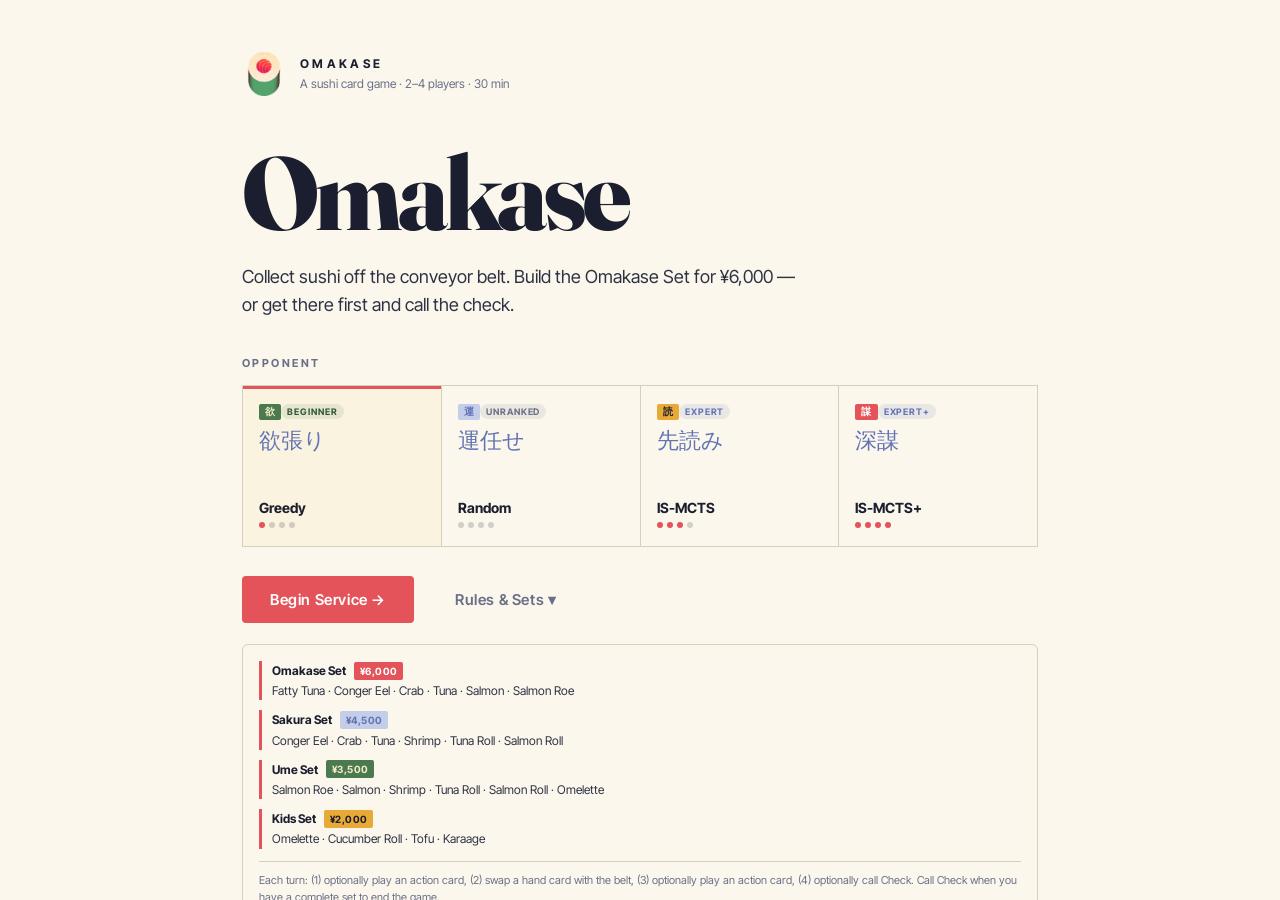
==== commit 4de8e681: "mobile" ====
--- a/web/index.html
+++ b/web/index.html
@@ -3,7 +3,7 @@
 <head>
   <meta charset="UTF-8">
   <meta name="viewport" content="width=device-width, initial-scale=1.0">
-  <title>Omakase</title>
+  <title>Omakase — A sushi card game</title>
   <link rel="icon" type="image/png" href="../cards/favicon.png">
   <link rel="preconnect" href="https://fonts.googleapis.com">
   <link rel="preconnect" href="https://fonts.gstatic.com" crossorigin>
@@ -17,75 +17,153 @@
   ════════════════════════════════════ -->
   <div id="screen-newgame" class="screen screen--active">
 
-    <div class="newgame__bg" aria-hidden="true">
-      <div class="newgame__belt-scroll">
-        <div class="belt-silhouette"></div><div class="belt-silhouette"></div>
-        <div class="belt-silhouette"></div><div class="belt-silhouette"></div>
-        <div class="belt-silhouette"></div><div class="belt-silhouette"></div>
-        <div class="belt-silhouette"></div><div class="belt-silhouette"></div>
-        <div class="belt-silhouette"></div><div class="belt-silhouette"></div>
-        <div class="belt-silhouette"></div><div class="belt-silhouette"></div>
-      </div>
-    </div>
-
-    <div class="newgame__content">
-      <div class="newgame__logo">
-        <span class="newgame__kanji" aria-hidden="true">お任せ</span>
-        <h1 class="newgame__title">Omakase</h1>
-        <p class="newgame__subtitle">A card game of taste and strategy</p>
-      </div>
-
-      <div class="newgame__form">
-        <p class="newgame__label">Choose your opponent</p>
-        <div class="agent-grid" role="radiogroup">
-          <button class="agent-card agent-card--active" data-agent="greedy" role="radio" aria-checked="true">
-            <span class="agent-card__name">Greedy</span>
-            <span class="agent-card__desc">Set-aware, strategic swaps</span>
+    <main class="landing-page">
+
+      <!-- Header: logo · brand · tagline -->
+      <header class="landing-header">
+        <img src="../cards/favicon.png" alt="" class="landing-logo-img">
+        <div>
+          <div class="landing-brand">OMAKASE</div>
+          <div class="landing-tagline">A sushi card game · 2–4 players · 30 min</div>
+        </div>
+      </header>
+
+      <!-- Display title + description -->
+      <h1 class="landing-title">Omakase</h1>
+      <p class="landing-desc">Collect sushi off the conveyor belt. Build the Omakase Set for ¥6,000 — or get there first and call the check.</p>
+
+      <!-- Opponent picker -->
+      <p class="landing-section-label">Opponent</p>
+      <div class="agent-grid" role="radiogroup">
+
+        <button class="agent-card agent-card--active" data-agent="greedy" role="radio" aria-checked="true">
+          <div class="agent-card__top">
+            <span class="jp-tab jp-tab--nori">欲</span>
             <span class="agent-card__diff diff--beginner">Beginner</span>
-          </button>
-          <button class="agent-card" data-agent="random" role="radio" aria-checked="false">
-            <span class="agent-card__name">Random</span>
-            <span class="agent-card__desc">Pure chaos, great for learning</span>
+          </div>
+          <div class="agent-card__jp">欲張り</div>
+          <div class="agent-card__footer">
+            <div class="agent-card__name">Greedy</div>
+            <div class="agent-card__dots">
+              <span class="diff-dot diff-dot--on"></span>
+              <span class="diff-dot"></span>
+              <span class="diff-dot"></span>
+              <span class="diff-dot"></span>
+            </div>
+          </div>
+        </button>
+
+        <button class="agent-card" data-agent="random" role="radio" aria-checked="false">
+          <div class="agent-card__top">
+            <span class="jp-tab jp-tab--peri">運</span>
             <span class="agent-card__diff diff--unranked">Unranked</span>
-          </button>
-          <button class="agent-card" data-agent="mcts" role="radio" aria-checked="false">
-            <span class="agent-card__name">IS-MCTS</span>
-            <span class="agent-card__desc">Monte Carlo tree search</span>
+          </div>
+          <div class="agent-card__jp">運任せ</div>
+          <div class="agent-card__footer">
+            <div class="agent-card__name">Random</div>
+            <div class="agent-card__dots">
+              <span class="diff-dot"></span>
+              <span class="diff-dot"></span>
+              <span class="diff-dot"></span>
+              <span class="diff-dot"></span>
+            </div>
+          </div>
+        </button>
+
+        <button class="agent-card" data-agent="mcts" role="radio" aria-checked="false">
+          <div class="agent-card__top">
+            <span class="jp-tab jp-tab--mustard">読</span>
             <span class="agent-card__diff diff--expert">Expert</span>
-          </button>
-          <button class="agent-card" data-agent="mcts2" role="radio" aria-checked="false">
-            <span class="agent-card__name">IS-MCTS+</span>
-            <span class="agent-card__desc">Improved value estimation</span>
+          </div>
+          <div class="agent-card__jp">先読み</div>
+          <div class="agent-card__footer">
+            <div class="agent-card__name">IS-MCTS</div>
+            <div class="agent-card__dots">
+              <span class="diff-dot diff-dot--on"></span>
+              <span class="diff-dot diff-dot--on"></span>
+              <span class="diff-dot diff-dot--on"></span>
+              <span class="diff-dot"></span>
+            </div>
+          </div>
+        </button>
+
+        <button class="agent-card" data-agent="mcts2" role="radio" aria-checked="false">
+          <div class="agent-card__top">
+            <span class="jp-tab jp-tab--salmon">謀</span>
             <span class="agent-card__diff diff--expert">Expert+</span>
-          </button>
-        </div>
-
-        <div id="mcts-options" class="mcts-options" style="display:none">
-          <label class="newgame__label" for="mcts-sims">Simulations per move</label>
-          <div class="slider-row">
-            <input type="range" id="mcts-sims" min="100" max="2000" value="500" step="100">
-            <span id="mcts-sims-val" class="slider-val">500</span>
-          </div>
-        </div>
-
-        <button id="btn-start" class="btn btn--primary btn--lg">
-          Begin Service <span aria-hidden="true">→</span>
-        </button>
-
-        <button id="btn-rules-toggle" class="btn btn--ghost btn--sm rules-toggle">
+          </div>
+          <div class="agent-card__jp">深謀</div>
+          <div class="agent-card__footer">
+            <div class="agent-card__name">IS-MCTS+</div>
+            <div class="agent-card__dots">
+              <span class="diff-dot diff-dot--on"></span>
+              <span class="diff-dot diff-dot--on"></span>
+              <span class="diff-dot diff-dot--on"></span>
+              <span class="diff-dot diff-dot--on"></span>
+            </div>
+          </div>
+        </button>
+
+      </div><!-- /agent-grid -->
+
+      <!-- MCTS sim count (shown for IS-MCTS agents) -->
+      <div id="mcts-options" class="mcts-options" style="display:none">
+        <label class="newgame__label" for="mcts-sims">Simulations per move</label>
+        <div class="slider-row">
+          <input type="range" id="mcts-sims" min="100" max="2000" value="500" step="100">
+          <span id="mcts-sims-val" class="slider-val">500</span>
+        </div>
+      </div>
+
+      <!-- CTA row -->
+      <div class="landing-cta">
+        <button id="btn-start" class="btn btn--salmon btn--lg">
+          Begin Service →
+        </button>
+        <button id="btn-rules-toggle" class="btn btn--ghost btn--lg">
           Rules &amp; Sets ▾
         </button>
-        <div id="rules-panel" class="rules-panel" hidden>
-          <div class="rules-sets">
-            <div class="rules-set"><strong>Omakase Set — ¥6,000</strong><br>Fatty Tuna · Conger Eel · Crab · Tuna · Salmon · Salmon Roe</div>
-            <div class="rules-set"><strong>Sakura Set — ¥4,500</strong><br>Conger Eel · Crab · Tuna · Shrimp · Tuna Roll · Salmon Roll</div>
-            <div class="rules-set"><strong>Ume Set — ¥3,500</strong><br>Salmon Roe · Salmon · Shrimp · Tuna Roll · Salmon Roll · Omelette</div>
-            <div class="rules-set"><strong>Kids Set — ¥2,000</strong><br>Omelette · Cucumber Roll · Tofu · Karaage</div>
-          </div>
-          <p class="rules-note">Each turn: (1) optionally play an action card, (2) swap a hand card with the belt, (3) optionally play an action card, (4) optionally call Check. Call Check when you have a complete set to end the game.</p>
-        </div>
-      </div>
-    </div>
+      </div>
+
+      <!-- Rules panel (toggled) -->
+      <div id="rules-panel" class="rules-panel" hidden>
+        <div class="rules-sets">
+          <div class="rules-set">
+            <div class="rules-set__header"><strong>Omakase Set</strong><span class="jp-tab jp-tab--salmon">¥6,000</span></div>
+            Fatty Tuna · Conger Eel · Crab · Tuna · Salmon · Salmon Roe
+          </div>
+          <div class="rules-set">
+            <div class="rules-set__header"><strong>Sakura Set</strong><span class="jp-tab jp-tab--peri">¥4,500</span></div>
+            Conger Eel · Crab · Tuna · Shrimp · Tuna Roll · Salmon Roll
+          </div>
+          <div class="rules-set">
+            <div class="rules-set__header"><strong>Ume Set</strong><span class="jp-tab jp-tab--nori">¥3,500</span></div>
+            Salmon Roe · Salmon · Shrimp · Tuna Roll · Salmon Roll · Omelette
+          </div>
+          <div class="rules-set">
+            <div class="rules-set__header"><strong>Kids Set</strong><span class="jp-tab jp-tab--mustard">¥2,000</span></div>
+            Omelette · Cucumber Roll · Tofu · Karaage
+          </div>
+        </div>
+        <p class="rules-note">Each turn: (1) optionally play an action card, (2) swap a hand card with the belt, (3) optionally play an action card, (4) optionally call Check. Call Check when you have a complete set to end the game.</p>
+      </div>
+
+      <!-- Tutorial video -->
+      <p class="landing-section-label" style="margin-top:52px">Tutorial</p>
+      <div class="landing-video">
+        <iframe
+          src="https://www.youtube-nocookie.com/embed/lOHlmx0hAdM?rel=0&modestbranding=1"
+          title="Omakase — How to play"
+          allow="accelerometer; autoplay; clipboard-write; encrypted-media; gyroscope; picture-in-picture"
+          allowfullscreen></iframe>
+      </div>
+
+      <!-- Shop link -->
+      <p class="landing-shop">
+        <a href="https://omakasegame.com/" class="link-arrow" target="_blank" rel="noopener">Buy the physical game ↗</a>
+      </p>
+
+    </main>
   </div>
 
   <!-- ════════════════════════════════════
@@ -282,22 +360,25 @@
           <div class="drawer__sets">
             <p class="drawer__sets-title">Sets</p>
             <div class="drawer__set">
-              <strong>Omakase — ¥6,000</strong>
+              <strong>Omakase <span class="jp-tab jp-tab--salmon">¥6,000</span></strong>
               <span>Fatty Tuna · Conger Eel · Crab · Tuna · Salmon · Salmon Roe</span>
             </div>
             <div class="drawer__set">
-              <strong>Sakura — ¥4,500</strong>
+              <strong>Sakura <span class="jp-tab jp-tab--peri">¥4,500</span></strong>
               <span>Conger Eel · Crab · Tuna · Shrimp · Tuna Roll · Salmon Roll</span>
             </div>
             <div class="drawer__set">
-              <strong>Ume — ¥3,500</strong>
+              <strong>Ume <span class="jp-tab jp-tab--nori">¥3,500</span></strong>
               <span>Salmon Roe · Salmon · Shrimp · Tuna Roll · Salmon Roll · Omelette</span>
             </div>
             <div class="drawer__set">
-              <strong>Kids — ¥2,000</strong>
+              <strong>Kids <span class="jp-tab jp-tab--mustard">¥2,000</span></strong>
               <span>Omelette · Cucumber Roll · Tofu · Karaage</span>
             </div>
           </div>
+          <hr class="drawer__divider">
+          <a href="https://www.youtube.com/watch?v=lOHlmx0hAdM" class="drawer__link" target="_blank" rel="noopener">Watch tutorial ↗</a>
+          <a href="https://omakasegame.com/" class="drawer__link" target="_blank" rel="noopener">Buy the game ↗</a>
         </div>
       </div>
     </div>
--- a/web/style.css
+++ b/web/style.css
@@ -54,31 +54,6 @@
   --z-toast:   200;
 }
 
-@media (max-width: 600px) {
-  :root {
-    --card-w:  80px;
-    --card-h:  112px;
-    --pile-w:  52px;
-    --pile-h:  73px;
-  }
-
-  .belt-section {
-    flex-direction: row;
-    flex-wrap: wrap;
-    align-items: flex-start;
-    justify-content: center;
-    gap: 8px;
-    padding: 8px;
-  }
-  .pile-zone--deck  { order: 1; }
-  .pile-zone--trash { order: 2; }
-  .belt-center      { order: 3; flex-basis: 100%; min-width: 0; }
-
-  .belt-slots  { justify-content: flex-start; }
-  .player-hand { justify-content: flex-start; }
-
-  .controls { padding: 6px 8px; gap: 8px; }
-}
 
 /* ══ Reset ════════════════════════════════════════════════════════════════ */
 *, *::before, *::after { box-sizing: border-box; margin: 0; padding: 0; }
@@ -137,74 +112,141 @@
 .btn--lg { padding: 14px 28px; font-size: 15px; }
 .btn--sm { padding: 6px 12px; font-size: 12px; }
 
-/* ══ New Game screen ══════════════════════════════════════════════════════ */
+/* ══ New Game — landing page ══════════════════════════════════════════════ */
 #screen-newgame {
-  background: var(--peri-wash);
-  align-items: center; justify-content: center;
+  background: var(--paper);
+  align-items: center; justify-content: flex-start;
   overflow-y: auto;
 }
-.newgame__bg { position: fixed; inset: 0; overflow: hidden; pointer-events: none; opacity: .15; }
-.newgame__belt-scroll {
-  display: flex; gap: 16px;
-  animation: belt-scroll 22s linear infinite;
-  width: max-content; padding: 20px 0;
-  align-items: center;
-  position: absolute; top: 50%; transform: translateY(-50%);
-}
-@keyframes belt-scroll {
-  from { transform: translateY(-50%) translateX(0); }
-  to   { transform: translateY(-50%) translateX(-50%); }
-}
-.belt-silhouette {
-  width: var(--card-w); height: var(--card-h);
-  border-radius: var(--card-r);
-  background: var(--peri-soft); border: 1px solid var(--peri);
-  flex-shrink: 0;
-}
-.newgame__content {
-  position: relative; width: 100%; max-width: 520px;
-  padding: 40px 24px;
-  display: flex; flex-direction: column; gap: 32px; align-items: center;
-}
-.newgame__logo { text-align: center; }
-.newgame__kanji {
-  font-family: var(--font-d); font-size: 38px;
-  color: var(--salmon); display: block;
-  letter-spacing: .1em; margin-bottom: 4px;
+
+.landing-page {
+  max-width: 860px; width: 100%;
+  padding: 52px 32px 80px;
+  position: relative;
+}
+
+/* Header: favicon · OMAKASE · tagline */
+.landing-header {
+  display: flex; align-items: center; gap: 14px;
+  margin-bottom: 48px;
+}
+.landing-logo-img {
+  width: 44px; height: 44px; object-fit: contain;
+  border-radius: 8px; display: block; flex-shrink: 0;
+}
+.landing-brand {
+  font-size: 12px; font-weight: 700; letter-spacing: .28em;
+  text-transform: uppercase; color: var(--ink); font-family: var(--font-b);
+}
+.landing-tagline { font-size: 12px; color: var(--muted); margin-top: 2px; }
+
+/* Display title + description */
+.landing-title {
+  font-family: var(--font-d);
+  font-size: clamp(56px, 9vw, 104px);
+  line-height: .95; letter-spacing: -.04em; font-weight: 800;
+  color: var(--ink); margin-bottom: 20px;
   font-variation-settings: "opsz" 144;
 }
-.newgame__title {
-  font-family: var(--font-d); font-size: 42px;
-  font-weight: 600; color: var(--ink);
-  letter-spacing: -.025em;
-  font-variation-settings: "opsz" 144;
-}
-.newgame__subtitle { color: var(--muted); font-size: 13px; margin-top: 6px; }
-.newgame__form { width: 100%; display: flex; flex-direction: column; gap: 16px; }
+.landing-desc {
+  font-size: 18px; line-height: 1.55; color: var(--body);
+  max-width: 560px; margin-bottom: 36px;
+}
+
+/* Section labels ("Opponent", "Tutorial") */
+.landing-section-label {
+  font-size: 11px; font-weight: 700; letter-spacing: .22em;
+  text-transform: uppercase; color: var(--muted); margin-bottom: 14px;
+}
+
+/* CTA row */
+.landing-cta {
+  display: flex; gap: 12px; align-items: center; flex-wrap: wrap;
+  margin-top: 28px; margin-bottom: 20px;
+}
+.btn--salmon { background: var(--salmon); color: #fff; }
+.btn--salmon:hover:not(:disabled) { background: var(--salmon-ink); }
+
+/* Tutorial video */
+.landing-video {
+  position: relative; aspect-ratio: 16/9;
+  background: #000; border: 1px solid var(--ink);
+  overflow: hidden; margin-bottom: 32px;
+}
+.landing-video iframe { position: absolute; inset: 0; width: 100%; height: 100%; border: 0; }
+
+/* Shop link */
+.landing-shop { padding-bottom: 20px; }
+
+/* Shared utility */
 .newgame__label {
-  font-size: 11px; font-weight: 600; text-transform: uppercase;
-  letter-spacing: .18em; color: var(--salmon); display: block; margin-bottom: 8px;
-}
-.agent-grid { display: grid; grid-template-columns: 1fr 1fr 1fr; gap: 8px; }
+  font-size: 11px; font-weight: 700; text-transform: uppercase;
+  letter-spacing: .20em; color: var(--salmon);
+  display: flex; align-items: center; gap: 8px; margin-bottom: 8px;
+}
+.newgame__label::before {
+  content: ""; width: 6px; height: 6px; border-radius: 50%;
+  background: currentColor; flex-shrink: 0;
+}
+.link-arrow {
+  font-size: 12px; font-weight: 600; text-decoration: none;
+  color: var(--peri-deep); border-bottom: 1px solid currentColor;
+  padding-bottom: 1px; transition: color var(--t-hover);
+}
+.link-arrow:hover { color: var(--peri); }
+
+/* jp-tab — colored badges matching physical card labels */
+.jp-tab {
+  display: inline-flex; align-items: center; justify-content: center;
+  padding: 1px 6px; border-radius: 2px;
+  font-size: 10px; font-weight: 700; letter-spacing: .04em;
+  font-family: var(--font-b); flex-shrink: 0;
+}
+.jp-tab--mustard { background: var(--mustard);   color: var(--ink); }
+.jp-tab--salmon  { background: var(--salmon);    color: #fff; }
+.jp-tab--nori    { background: var(--nori);      color: var(--cream); }
+.jp-tab--peri    { background: var(--peri-soft); color: var(--peri-deep); }
+
+/* ── Opponent tile grid (4 columns, 1px rule gaps) ── */
+.agent-grid {
+  display: grid; grid-template-columns: repeat(4, 1fr);
+  gap: 1px; background: var(--rule);
+  border: 1px solid var(--rule);
+}
 .agent-card {
-  display: flex; flex-direction: column; align-items: center;
-  gap: 5px; padding: 14px 10px;
-  background: var(--paper); border-radius: 6px;
-  border: 1.5px solid var(--rule);
-  cursor: pointer; text-align: center;
-  transition: border-color var(--t-hover), background var(--t-hover);
-}
-.agent-card:hover { border-color: var(--peri); background: var(--cream-soft); }
-.agent-card--active { border-color: var(--peri-deep) !important; background: var(--peri-wash) !important; }
-.agent-card__name { font-weight: 700; font-size: 13px; color: var(--ink); }
-.agent-card__desc { font-size: 10px; color: var(--muted); line-height: 1.3; }
+  position: relative;
+  background: var(--paper); border: 0;
+  padding: 18px 16px; font-family: var(--font-b); color: inherit;
+  cursor: pointer; text-align: left;
+  display: flex; flex-direction: column; gap: 10px; min-height: 160px;
+  transition: background var(--t-hover);
+}
+.agent-card:hover { background: var(--cream-soft); }
+.agent-card--active { background: var(--cream-soft) !important; }
+.agent-card--active::before {
+  content: ""; position: absolute;
+  top: 0; left: 0; right: 0; height: 3px;
+  background: var(--salmon);
+}
+.agent-card__top {
+  display: flex; justify-content: space-between; align-items: flex-start;
+}
+.agent-card__jp {
+  font-family: 'Shippori Mincho', 'Yu Mincho', serif;
+  font-size: 22px; color: var(--peri-deep); line-height: 1;
+}
+.agent-card__footer { margin-top: auto; }
+.agent-card__name  { font-size: 14px; font-weight: 700; color: var(--ink); }
+.agent-card__dots  { display: flex; gap: 4px; margin-top: 6px; }
+.diff-dot          { width: 6px; height: 6px; border-radius: 50%; background: rgba(27,30,46,.18); }
+.diff-dot--on      { background: var(--salmon); }
 .agent-card__diff {
   font-size: 9px; font-weight: 700; text-transform: uppercase;
-  letter-spacing: .1em; padding: 2px 7px; border-radius: 99px; margin-top: 2px;
-}
-.diff--beginner { background: rgba(74,122,78,.12); color: var(--nori-deep); }
+  letter-spacing: .1em; padding: 2px 6px; border-radius: 99px;
+}
+.diff--beginner { background: rgba(74,122,78,.12);  color: var(--nori-deep); }
 .diff--unranked { background: rgba(107,112,136,.12); color: var(--muted); }
-.diff--expert   { background: rgba(99,116,181,.12); color: var(--peri-deep); }
+.diff--expert   { background: rgba(99,116,181,.12);  color: var(--peri-deep); }
 .mcts-options {
   background: var(--paper); border-radius: 6px; padding: 12px 16px;
   border: 1px solid var(--rule);
@@ -222,6 +264,9 @@
 .rules-set {
   font-size: 12px; color: var(--body);
   border-left: 3px solid var(--salmon); padding-left: 10px; line-height: 1.6;
+}
+.rules-set__header {
+  display: flex; align-items: center; gap: 8px; margin-bottom: 1px;
 }
 .rules-set strong { color: var(--ink); }
 .rules-note {
@@ -703,6 +748,13 @@
 .drawer__set span {
   font-size: 11px; color: var(--muted); line-height: 1.5;
 }
+.drawer__link {
+  font-size: 12px; font-weight: 600; text-decoration: none; color: var(--peri-deep);
+  padding: 6px 0; border-bottom: 1px solid currentColor;
+  display: block; width: fit-content;
+  transition: color var(--t-hover);
+}
+.drawer__link:hover { color: var(--peri); }
 
 /* ══ Game over ════════════════════════════════════════════════════════════ */
 #screen-gameover {
@@ -847,3 +899,125 @@
 @media (prefers-reduced-motion: reduce) {
   *, *::before, *::after { animation-duration: .01ms !important; transition-duration: .01ms !important; }
 }
+
+/* ══ Mobile (≤600px) — must be last so it overrides desktop rules ══════════ */
+@media (max-width: 600px) {
+  :root {
+    --card-w: 80px;
+    --card-h: 112px;
+    --pile-w: 54px;
+    --pile-h: 76px;
+  }
+
+  /* Game screen fits in viewport — no overflow scroll */
+  #screen-game {
+    overflow: hidden;
+    grid-template-rows: 34px 50px 1fr 34px auto 42px;
+  }
+
+  /* Topbar: hide logo + turn counter, keep only burger */
+  .topbar { height: 34px; padding: 0 10px; justify-content: flex-end; }
+  .topbar__logo,
+  .topbar__center { display: none; }
+
+  /* Game-ending banner aligns with new topbar height */
+  .game-ending-banner { top: 34px; }
+
+  /* Opponent zone: compact */
+  .opp-zone { min-height: 50px; padding: 4px 10px; gap: 8px; }
+  .card-back { width: 38px; height: 53px; }
+
+  /* Belt: piles on sides, belt fills center */
+  .belt-section {
+    display: flex; flex-direction: row;
+    align-items: center; justify-content: center;
+    padding: 6px 8px; gap: 8px; overflow: hidden;
+  }
+  .pile-zone--deck,
+  .pile-zone--trash { flex-shrink: 0; }
+  .belt-center { flex: 1; min-width: 0; overflow: hidden; }
+  .belt-slots { justify-content: flex-start; gap: 6px; }
+
+  /* Phase bar: circles only, centered — no labels, no separator, no message */
+  .phase-step__label,
+  .phase-sep,
+  .phase-msg { display: none; }
+  .phase-bar { height: 34px; padding: 0; justify-content: center; }
+  .phase-pips { gap: 12px; }
+  .phase-pip { width: 22px; height: 22px; font-size: 10px; }
+
+  /* Player zone */
+  .player-zone { padding: 6px 0 4px; }
+  .player-zone__header { padding: 0 10px; margin-bottom: 4px; }
+  .passive-effects { padding: 0 10px; }
+  .player-hand { justify-content: flex-start; padding: 16px 10px 8px; gap: 6px; }
+
+  /* Controls */
+  .controls { height: 42px; padding: 5px 10px; gap: 8px; }
+
+  /* Toast above controls */
+  #toast-container { bottom: 50px; }
+
+  /* Landing page on mobile */
+  .landing-page { padding: 28px 20px 60px; }
+  .landing-header { margin-bottom: 28px; }
+  .landing-title { margin-bottom: 14px; }
+  .landing-desc { font-size: 15px; margin-bottom: 28px; }
+  .agent-grid { grid-template-columns: repeat(2, 1fr); }
+  .agent-card { min-height: 130px; padding: 14px 12px; }
+  .agent-card__jp { font-size: 18px; }
+  .landing-cta { flex-direction: column; align-items: stretch; }
+  .landing-cta .btn { justify-content: center; }
+}
+
+/* ══ Landscape / very short screens (height ≤ 500px) ═══════════════════════ */
+@media (max-height: 500px) {
+  :root {
+    --card-w: 60px;
+    --card-h: 84px;
+    --pile-w: 42px;
+    --pile-h: 59px;
+  }
+
+  #screen-game {
+    overflow: hidden;
+    grid-template-rows: 32px 44px 1fr 30px auto 36px;
+  }
+
+  .topbar { height: 32px; padding: 0 8px; justify-content: flex-end; }
+  .topbar__logo,
+  .topbar__center { display: none; }
+  .game-ending-banner { top: 32px; }
+
+  .opp-zone { min-height: 44px; padding: 3px 8px; }
+  .card-back { width: 30px; height: 42px; }
+
+  .belt-section {
+    display: flex; flex-direction: row;
+    align-items: center; padding: 4px 6px; gap: 6px; overflow: hidden;
+  }
+  .pile-zone--deck,
+  .pile-zone--trash { flex-shrink: 0; }
+  .belt-center { flex: 1; min-width: 0; overflow: hidden; }
+  .belt-track { padding: 4px 6px; border-radius: 6px; }
+  .belt-rail { margin: 1px 0; }
+  .belt-slots { justify-content: flex-start; gap: 4px; }
+  .belt-labels { display: none; }
+
+  .phase-step__label,
+  .phase-sep,
+  .phase-msg { display: none; }
+  .phase-bar { height: 30px; padding: 0; justify-content: center; }
+  .phase-pip { width: 20px; height: 20px; font-size: 9px; }
+  .phase-pips { gap: 8px; }
+
+  .player-zone { padding: 4px 0 2px; }
+  .player-zone__header { padding: 0 8px; margin-bottom: 2px; }
+  .passive-effects { padding: 0 8px; }
+  .player-hand { padding: 12px 8px 4px; gap: 4px; }
+
+  .controls { height: 36px; padding: 4px 8px; gap: 6px; }
+  .btn { font-size: 12px; padding: 6px 14px; }
+
+  #toast-container { bottom: 44px; }
+}
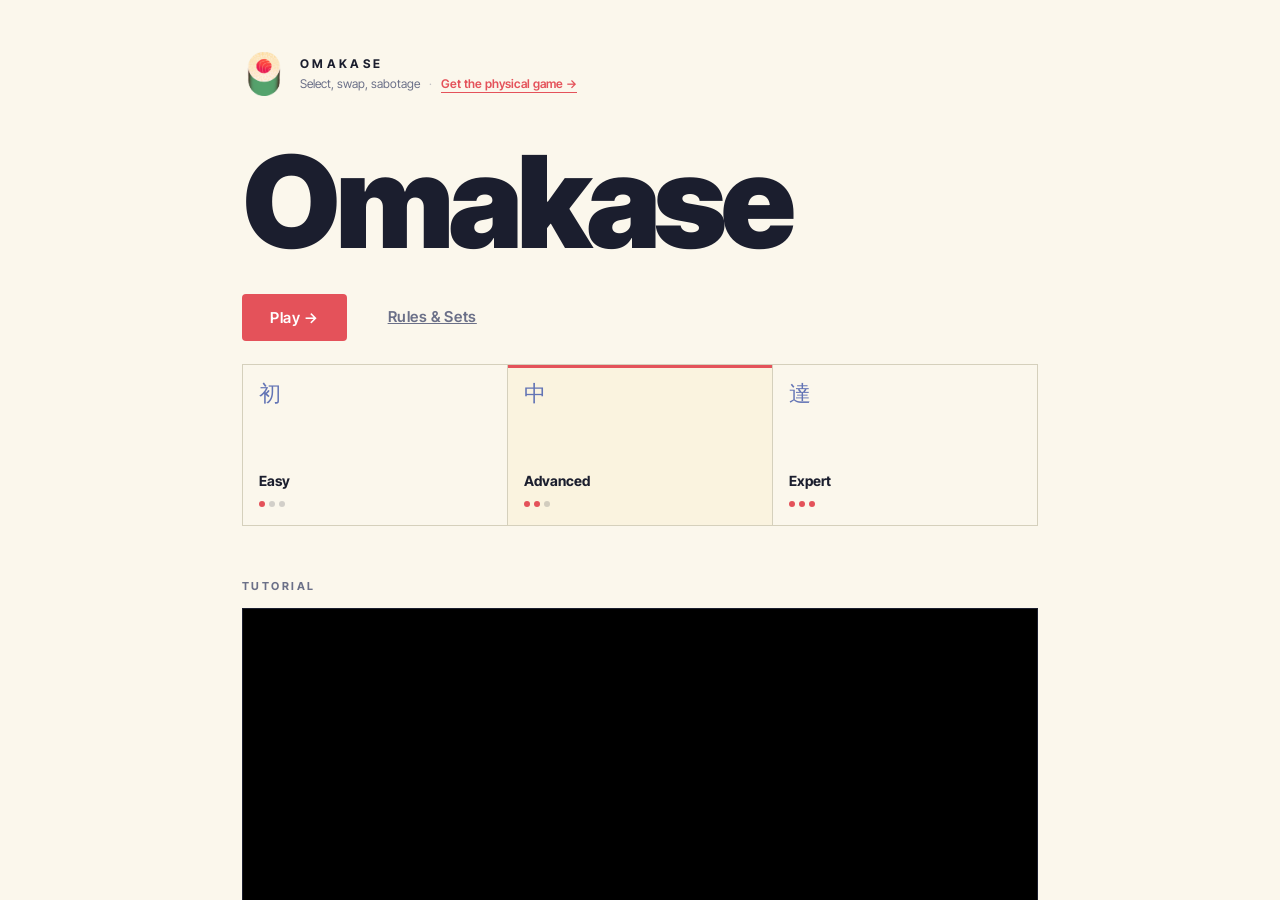
==== commit 771b9d91: "new mobile" ====
--- a/web/index.html
+++ b/web/index.html
@@ -19,136 +19,76 @@
 
     <main class="landing-page">
 
-      <!-- Header: logo · brand · tagline -->
+      <!-- Header: logo · brand · tagline · shop link -->
       <header class="landing-header">
         <img src="../cards/favicon.png" alt="" class="landing-logo-img">
         <div>
           <div class="landing-brand">OMAKASE</div>
-          <div class="landing-tagline">A sushi card game · 2–4 players · 30 min</div>
+          <div class="landing-tagline">
+            Select, swap, sabotage
+            <span class="landing-tagline-sep">·</span>
+            <a href="https://omakasegame.com/" class="landing-shop-link" target="_blank" rel="noopener">Get the physical game →</a>
+          </div>
         </div>
       </header>
 
-      <!-- Display title + description -->
-      <h1 class="landing-title">Omakase</h1>
-      <p class="landing-desc">Collect sushi off the conveyor belt. Build the Omakase Set for ¥6,000 — or get there first and call the check.</p>
-
-      <!-- Opponent picker -->
-      <p class="landing-section-label">Opponent</p>
-      <div class="agent-grid" role="radiogroup">
-
-        <button class="agent-card agent-card--active" data-agent="greedy" role="radio" aria-checked="true">
-          <div class="agent-card__top">
-            <span class="jp-tab jp-tab--nori">欲</span>
-            <span class="agent-card__diff diff--beginner">Beginner</span>
-          </div>
-          <div class="agent-card__jp">欲張り</div>
+      <!-- Big title -->
+      <h1 class="landing-title landing-title--sans">Omakase</h1>
+
+      <!-- CTA row — ABOVE opponent picker -->
+      <div class="landing-cta">
+        <button id="btn-start" class="btn btn--salmon btn--lg">Play →</button>
+        <a href="https://omakasegame.com/pages/rules" class="btn btn--ghost btn--lg" target="_blank" rel="noopener">Rules &amp; Sets</a>
+      </div>
+
+      <!-- Opponent picker: IS-MCTS+ only, three difficulty tiers -->
+      <div class="agent-grid agent-grid--3" role="radiogroup">
+
+        <button class="agent-card" data-agent="mcts2" data-sims="500" role="radio" aria-checked="false">
+          <div class="agent-card__jp">初</div>
           <div class="agent-card__footer">
-            <div class="agent-card__name">Greedy</div>
-            <div class="agent-card__dots">
-              <span class="diff-dot diff-dot--on"></span>
-              <span class="diff-dot"></span>
-              <span class="diff-dot"></span>
-              <span class="diff-dot"></span>
+            <div class="agent-card__name">Easy</div>
+            <div class="agent-card__meta">
+              <div class="agent-card__dots">
+                <span class="diff-dot diff-dot--on"></span>
+                <span class="diff-dot"></span>
+                <span class="diff-dot"></span>
+              </div>
             </div>
           </div>
         </button>
 
-        <button class="agent-card" data-agent="random" role="radio" aria-checked="false">
-          <div class="agent-card__top">
-            <span class="jp-tab jp-tab--peri">運</span>
-            <span class="agent-card__diff diff--unranked">Unranked</span>
-          </div>
-          <div class="agent-card__jp">運任せ</div>
+        <button class="agent-card agent-card--active" data-agent="mcts2" data-sims="2000" role="radio" aria-checked="true">
+          <div class="agent-card__jp">中</div>
           <div class="agent-card__footer">
-            <div class="agent-card__name">Random</div>
-            <div class="agent-card__dots">
-              <span class="diff-dot"></span>
-              <span class="diff-dot"></span>
-              <span class="diff-dot"></span>
-              <span class="diff-dot"></span>
+            <div class="agent-card__name">Advanced</div>
+            <div class="agent-card__meta">
+              <div class="agent-card__dots">
+                <span class="diff-dot diff-dot--on"></span>
+                <span class="diff-dot diff-dot--on"></span>
+                <span class="diff-dot"></span>
+              </div>
             </div>
           </div>
         </button>
 
-        <button class="agent-card" data-agent="mcts" role="radio" aria-checked="false">
-          <div class="agent-card__top">
-            <span class="jp-tab jp-tab--mustard">読</span>
-            <span class="agent-card__diff diff--expert">Expert</span>
-          </div>
-          <div class="agent-card__jp">先読み</div>
+        <button class="agent-card" data-agent="mcts2" data-sims="6000" role="radio" aria-checked="false">
+          <div class="agent-card__jp">達</div>
           <div class="agent-card__footer">
-            <div class="agent-card__name">IS-MCTS</div>
-            <div class="agent-card__dots">
-              <span class="diff-dot diff-dot--on"></span>
-              <span class="diff-dot diff-dot--on"></span>
-              <span class="diff-dot diff-dot--on"></span>
-              <span class="diff-dot"></span>
+            <div class="agent-card__name">Expert</div>
+            <div class="agent-card__meta">
+              <div class="agent-card__dots">
+                <span class="diff-dot diff-dot--on"></span>
+                <span class="diff-dot diff-dot--on"></span>
+                <span class="diff-dot diff-dot--on"></span>
+              </div>
             </div>
           </div>
         </button>
 
-        <button class="agent-card" data-agent="mcts2" role="radio" aria-checked="false">
-          <div class="agent-card__top">
-            <span class="jp-tab jp-tab--salmon">謀</span>
-            <span class="agent-card__diff diff--expert">Expert+</span>
-          </div>
-          <div class="agent-card__jp">深謀</div>
-          <div class="agent-card__footer">
-            <div class="agent-card__name">IS-MCTS+</div>
-            <div class="agent-card__dots">
-              <span class="diff-dot diff-dot--on"></span>
-              <span class="diff-dot diff-dot--on"></span>
-              <span class="diff-dot diff-dot--on"></span>
-              <span class="diff-dot diff-dot--on"></span>
-            </div>
-          </div>
-        </button>
-
       </div><!-- /agent-grid -->
 
-      <!-- MCTS sim count (shown for IS-MCTS agents) -->
-      <div id="mcts-options" class="mcts-options" style="display:none">
-        <label class="newgame__label" for="mcts-sims">Simulations per move</label>
-        <div class="slider-row">
-          <input type="range" id="mcts-sims" min="100" max="2000" value="500" step="100">
-          <span id="mcts-sims-val" class="slider-val">500</span>
-        </div>
-      </div>
-
-      <!-- CTA row -->
-      <div class="landing-cta">
-        <button id="btn-start" class="btn btn--salmon btn--lg">
-          Begin Service →
-        </button>
-        <button id="btn-rules-toggle" class="btn btn--ghost btn--lg">
-          Rules &amp; Sets ▾
-        </button>
-      </div>
-
-      <!-- Rules panel (toggled) -->
-      <div id="rules-panel" class="rules-panel" hidden>
-        <div class="rules-sets">
-          <div class="rules-set">
-            <div class="rules-set__header"><strong>Omakase Set</strong><span class="jp-tab jp-tab--salmon">¥6,000</span></div>
-            Fatty Tuna · Conger Eel · Crab · Tuna · Salmon · Salmon Roe
-          </div>
-          <div class="rules-set">
-            <div class="rules-set__header"><strong>Sakura Set</strong><span class="jp-tab jp-tab--peri">¥4,500</span></div>
-            Conger Eel · Crab · Tuna · Shrimp · Tuna Roll · Salmon Roll
-          </div>
-          <div class="rules-set">
-            <div class="rules-set__header"><strong>Ume Set</strong><span class="jp-tab jp-tab--nori">¥3,500</span></div>
-            Salmon Roe · Salmon · Shrimp · Tuna Roll · Salmon Roll · Omelette
-          </div>
-          <div class="rules-set">
-            <div class="rules-set__header"><strong>Kids Set</strong><span class="jp-tab jp-tab--mustard">¥2,000</span></div>
-            Omelette · Cucumber Roll · Tofu · Karaage
-          </div>
-        </div>
-        <p class="rules-note">Each turn: (1) optionally play an action card, (2) swap a hand card with the belt, (3) optionally play an action card, (4) optionally call Check. Call Check when you have a complete set to end the game.</p>
-      </div>
-
-      <!-- Tutorial video -->
+<!-- Tutorial video -->
       <p class="landing-section-label" style="margin-top:52px">Tutorial</p>
       <div class="landing-video">
         <iframe
@@ -158,11 +98,6 @@
           allowfullscreen></iframe>
       </div>
 
-      <!-- Shop link -->
-      <p class="landing-shop">
-        <a href="https://omakasegame.com/" class="link-arrow" target="_blank" rel="noopener">Buy the physical game ↗</a>
-      </p>
-
     </main>
   </div>
 
@@ -262,10 +197,6 @@
     <section class="player-zone" aria-label="Your hand">
       <div class="player-zone__header">
         <span class="player-label" id="player-label">You</span>
-        <div class="score-box score-box--player" aria-label="Your score">
-          <span class="score-box__label">Score</span>
-          <span class="score-box__value" id="player-score">¥0</span>
-        </div>
       </div>
       <div class="passive-effects" id="passive-effects" aria-label="Active effects"></div>
       <div class="player-hand" id="player-hand" role="list" aria-label="Your cards"></div>
@@ -273,8 +204,12 @@
 
     <!-- Controls -->
     <div class="controls">
+      <div class="score-box score-box--player" aria-label="Your score">
+        <span class="score-box__label">Score</span>
+        <span class="score-box__value" id="player-score">¥0</span>
+      </div>
       <button id="btn-pass" class="btn btn--secondary">Skip Action</button>
-      <button id="btn-check" class="btn btn--danger" disabled>Call Check</button>
+      <button id="btn-check" class="btn btn--danger" disabled>Check</button>
     </div>
 
     <!-- Thinking overlay -->
@@ -301,11 +236,11 @@
 
     <!-- Chef's Choice modal (position selection) -->
     <div id="chefs-pos-modal-bg" class="modal-bg" hidden>
-      <div class="modal" role="dialog" aria-modal="true" aria-labelledby="chefs-pos-modal-title">
+      <div class="modal modal--chefs-pos" role="dialog" aria-modal="true" aria-labelledby="chefs-pos-modal-title">
         <h2 id="chefs-pos-modal-title" class="modal__title">Place Cards in Deck</h2>
         <p id="chefs-pos-modal-instr" class="modal__instr">Choose where each card goes in the deck</p>
         <div id="chefs-pos-modal-body" class="chefs-pos-body"></div>
-        <div class="modal__footer">
+        <div class="modal__footer modal__footer--right">
           <button id="btn-chefs-pos-confirm" class="btn btn--primary">Confirm</button>
         </div>
       </div>
@@ -360,20 +295,46 @@
           <div class="drawer__sets">
             <p class="drawer__sets-title">Sets</p>
             <div class="drawer__set">
-              <strong>Omakase <span class="jp-tab jp-tab--salmon">¥6,000</span></strong>
-              <span>Fatty Tuna · Conger Eel · Crab · Tuna · Salmon · Salmon Roe</span>
+              <div class="drawer__set-header"><strong>Omakase</strong><span class="drawer__set-price">¥6,000</span></div>
+              <div class="drawer__set-cards">
+                <img src="../cards/fatty_tuna.png" alt="Fatty Tuna" title="Fatty Tuna">
+                <img src="../cards/conger_eel.png" alt="Conger Eel" title="Conger Eel">
+                <img src="../cards/crab.png" alt="Crab" title="Crab">
+                <img src="../cards/tuna.png" alt="Tuna" title="Tuna">
+                <img src="../cards/salmon.png" alt="Salmon" title="Salmon">
+                <img src="../cards/salmon_roe.png" alt="Salmon Roe" title="Salmon Roe">
+              </div>
             </div>
             <div class="drawer__set">
-              <strong>Sakura <span class="jp-tab jp-tab--peri">¥4,500</span></strong>
-              <span>Conger Eel · Crab · Tuna · Shrimp · Tuna Roll · Salmon Roll</span>
+              <div class="drawer__set-header"><strong>Sakura</strong><span class="drawer__set-price">¥4,500</span></div>
+              <div class="drawer__set-cards">
+                <img src="../cards/conger_eel.png" alt="Conger Eel" title="Conger Eel">
+                <img src="../cards/crab.png" alt="Crab" title="Crab">
+                <img src="../cards/tuna.png" alt="Tuna" title="Tuna">
+                <img src="../cards/shrimp.png" alt="Shrimp" title="Shrimp">
+                <img src="../cards/tuna_roll.png" alt="Tuna Roll" title="Tuna Roll">
+                <img src="../cards/salmon_roll.png" alt="Salmon Roll" title="Salmon Roll">
+              </div>
             </div>
             <div class="drawer__set">
-              <strong>Ume <span class="jp-tab jp-tab--nori">¥3,500</span></strong>
-              <span>Salmon Roe · Salmon · Shrimp · Tuna Roll · Salmon Roll · Omelette</span>
+              <div class="drawer__set-header"><strong>Ume</strong><span class="drawer__set-price">¥3,500</span></div>
+              <div class="drawer__set-cards">
+                <img src="../cards/salmon_roe.png" alt="Salmon Roe" title="Salmon Roe">
+                <img src="../cards/salmon.png" alt="Salmon" title="Salmon">
+                <img src="../cards/shrimp.png" alt="Shrimp" title="Shrimp">
+                <img src="../cards/tuna_roll.png" alt="Tuna Roll" title="Tuna Roll">
+                <img src="../cards/salmon_roll.png" alt="Salmon Roll" title="Salmon Roll">
+                <img src="../cards/omelette.png" alt="Omelette" title="Omelette">
+              </div>
             </div>
             <div class="drawer__set">
-              <strong>Kids <span class="jp-tab jp-tab--mustard">¥2,000</span></strong>
-              <span>Omelette · Cucumber Roll · Tofu · Karaage</span>
+              <div class="drawer__set-header"><strong>Kids</strong><span class="drawer__set-price">¥2,000</span></div>
+              <div class="drawer__set-cards">
+                <img src="../cards/omelette.png" alt="Omelette" title="Omelette">
+                <img src="../cards/cucumber_roll.png" alt="Cucumber Roll" title="Cucumber Roll">
+                <img src="../cards/tofu.png" alt="Tofu" title="Tofu">
+                <img src="../cards/Karaage.png" alt="Karaage" title="Karaage">
+              </div>
             </div>
           </div>
           <hr class="drawer__divider">
--- a/web/style.css
+++ b/web/style.css
@@ -274,6 +274,86 @@
   border-top: 1px solid var(--rule); padding-top: 10px;
 }
 
+/* ── Landing page additions ─────────────────────────────────────────────── */
+
+/* Sans-serif title override */
+.landing-title--sans {
+  font-family: var(--font-b);
+  font-weight: 900;
+  font-size: clamp(72px, 12vw, 128px);
+  line-height: 0.9;
+  color: var(--ink);
+  margin-bottom: 32px;
+}
+.landing-title-dot { color: var(--salmon); }
+
+/* Physical game link in tagline */
+.landing-tagline-sep { margin: 0 6px; opacity: 0.4; }
+.landing-shop-link {
+  color: var(--salmon); font-weight: 600; text-decoration: none;
+  border-bottom: 1px solid currentColor; padding-bottom: 1px;
+}
+.landing-shop-link:hover { color: var(--salmon-ink); }
+
+/* "IS-MCTS+" superscript */
+.landing-sup { font-size: 8px; font-weight: 700; vertical-align: super; }
+
+/* 3-column agent grid variant */
+.agent-grid--3 { grid-template-columns: repeat(3, 1fr); }
+
+/* Agent card sushi image */
+.agent-card__img-wrap {
+  display: flex; justify-content: center; align-items: center;
+  padding: 8px 0;
+}
+.agent-card__sushi-img {
+  height: 100px; width: auto; object-fit: contain; border-radius: 3px;
+  transition: filter 150ms ease;
+}
+.agent-card:not(.agent-card--active) .agent-card__sushi-img {
+  filter: grayscale(25%) opacity(0.8);
+}
+
+/* Dots + sims row inside agent-card */
+.agent-card__meta {
+  display: flex; align-items: center; justify-content: space-between; margin-top: 6px;
+}
+.agent-card__sims {
+  font-size: 10px; font-weight: 700; letter-spacing: .08em;
+  text-transform: uppercase; color: var(--muted);
+}
+
+/* How-to-play image grid */
+.landing-rules-grid {
+  display: grid;
+  grid-template-columns: repeat(auto-fill, minmax(180px, 1fr));
+  gap: 10px;
+}
+.landing-rules-step {
+  background: var(--cream-soft); border: 1px solid var(--rule);
+  border-radius: 4px; overflow: hidden;
+}
+.landing-rules-step img { width: 100%; display: block; }
+.landing-rules-step span {
+  display: block; padding: 8px 10px;
+  font-size: 10px; font-weight: 700; text-transform: uppercase;
+  letter-spacing: .08em; color: var(--muted);
+}
+
+/* Drawer set: header row + card image strip */
+.drawer__set-header {
+  display: flex; align-items: center; gap: 8px; margin-bottom: 8px;
+}
+.drawer__set-header strong { font-size: 13px; font-weight: 600; color: var(--ink); }
+.drawer__set-price { font-size: 12px; color: var(--muted); }
+.drawer__set-cards {
+  display: flex; gap: 4px; overflow-x: auto; padding-bottom: 4px;
+}
+.drawer__set-cards img {
+  height: 88px; width: auto; flex-shrink: 0; border-radius: 2px;
+  object-fit: contain;
+}
+
 /* ══ Game screen layout ═══════════════════════════════════════════════════ */
 #screen-game {
   display: grid;
@@ -534,6 +614,10 @@
   background: var(--paper); padding: 8px 16px;
   border-top: 1px solid var(--rule);
 }
+/* Score in controls: sits left of buttons on desktop */
+.controls .score-box { gap: 6px; }
+.controls .score-box__label { font-size: 10px; text-transform: uppercase; letter-spacing: .12em; color: var(--muted); }
+.controls .score-box__value { font-size: 18px; }
 
 /* ══ Card component — image only, full 5:7 face ═══════════════════════════ */
 .card {
@@ -683,6 +767,9 @@
   background: var(--paper); border: 1px solid var(--rule);
   border-radius: 4px; padding: 24px;
   max-width: 500px; width: 92%;
+  max-height: calc(100vh - 32px);
+  display: flex; flex-direction: column;
+  overflow: hidden;
   box-shadow: var(--shadow-modal);
   border-top: 3px solid var(--salmon);
 }
@@ -695,13 +782,21 @@
 .modal__cards {
   display: flex; flex-wrap: wrap; gap: 8px;
   justify-content: center; margin-bottom: 16px;
+  max-height: min(46vh, 340px);
+  overflow-y: auto;
 }
 .modal__cards--scroll { max-height: 280px; overflow-y: auto; }
-.modal__footer { display: flex; justify-content: space-between; align-items: center; }
+.modal__footer { display: flex; justify-content: space-between; align-items: center; margin-top: auto; }
+.modal__footer--right { justify-content: flex-end; }
 .modal__count { font-family: var(--font-d); font-size: 14px; color: var(--muted); font-variant-numeric: tabular-nums; }
 
 /* Chef position modal */
-.chefs-pos-body { display: flex; flex-direction: column; gap: 20px; margin-bottom: 16px; }
+.chefs-pos-body {
+  display: flex; flex-direction: column; gap: 20px;
+  margin-bottom: 12px;
+  flex: 1; min-height: 0; overflow-y: auto;
+  padding-right: 4px;
+}
 .chefs-pos-row {
   display: flex; gap: 16px; align-items: center;
   padding: 12px; background: var(--cream-soft);
@@ -716,20 +811,70 @@
 }
 .chefs-pos-hint { font-size: 10px; color: var(--muted); font-style: italic; }
 
+/* Action choice overlay (click action card -> choose Play / Exchange|Skip) */
+.action-choice-overlay {
+  position: fixed; inset: 0;
+  background: rgba(27,30,46,.56);
+  display: flex; align-items: center; justify-content: center;
+  z-index: 520;
+  animation: overlay-in 180ms ease forwards;
+}
+.action-choice-overlay--out { animation: overlay-out 220ms ease forwards; }
+.action-choice-panel {
+  width: min(92vw, 380px);
+  max-height: calc(100vh - 20px);
+  background: var(--paper);
+  border: 1px solid var(--rule);
+  border-top: 3px solid var(--mustard);
+  border-radius: 8px;
+  box-shadow: var(--shadow-modal);
+  padding: 14px;
+  display: flex; flex-direction: column; align-items: center; gap: 10px;
+}
+.action-choice-title {
+  font-family: var(--font-d); font-size: 18px; font-weight: 600;
+  color: var(--ink); letter-spacing: -.02em; text-align: center;
+}
+.action-choice-desc {
+  font-size: 12px; color: var(--muted); text-align: center;
+  line-height: 1.4;
+}
+.action-choice-card {
+  width: min(52vw, 188px);
+  aspect-ratio: 5 / 7;
+  border-radius: var(--card-r);
+  overflow: hidden;
+  border: 1px solid var(--rule);
+  box-shadow: var(--shadow-card-lift);
+  flex-shrink: 0;
+}
+.action-choice-card img {
+  width: 100%; height: 100%; object-fit: cover; display: block;
+}
+.action-choice-actions {
+  width: 100%;
+  display: flex; gap: 8px;
+}
+.action-choice-actions .btn {
+  flex: 1;
+  justify-content: center;
+}
+
 /* Drawer */
 .drawer-bg { position: absolute; inset: 0; background: rgba(27,30,46,.45); z-index: var(--z-modal); }
 .drawer-bg[hidden] { display: none; }
 .drawer {
-  position: absolute; top: 0; right: 0; bottom: 0; width: 220px;
-  background: var(--paper); border-left: 1px solid var(--rule);
+  position: absolute; inset: 0;
+  background: var(--paper);
   display: flex; flex-direction: column; padding: 16px; gap: 12px;
+  overflow: hidden;
 }
 .drawer__close {
   align-self: flex-end; background: none; border: none;
   color: var(--muted); font-size: 18px; cursor: pointer; padding: 4px 8px;
 }
 .drawer__close:hover { color: var(--body); }
-.drawer__body { display: flex; flex-direction: column; gap: 8px; }
+.drawer__body { display: flex; flex-direction: column; gap: 8px; flex: 1; overflow-y: auto; min-height: 0; }
 .drawer__divider {
   border: none; border-top: 1px solid var(--rule);
   margin: 12px 0;
@@ -900,124 +1045,321 @@
   *, *::before, *::after { animation-duration: .01ms !important; transition-duration: .01ms !important; }
 }
 
-/* ══ Mobile (≤600px) — must be last so it overrides desktop rules ══════════ */
+/* ══ Mobile portrait (≤600px) ═════════════════════════════════════════════
+   Layout: opp-hand row | belt (1fr) | [hand · score+buttons]
+   Topbar becomes floating burger. Phase bar removed.
+   ══════════════════════════════════════════════════════════════════════════ */
 @media (max-width: 600px) {
   :root {
-    --card-w: 80px;
-    --card-h: 112px;
-    --pile-w: 54px;
-    --pile-h: 76px;
-  }
-
-  /* Game screen fits in viewport — no overflow scroll */
+    /* Belt/hand cards use dynamic sizing — no fixed --card-w/h override */
+    --pile-w: 72px;
+    --pile-h: 101px;
+  }
+
+  /* 3-row / 2-col: [opp-hand] | [belt 1fr] | [hand · buttons 1fr] */
   #screen-game {
+    grid-template-rows: 50px 1fr 1fr;
+    grid-template-columns: 1fr auto;
+  }
+
+  /* Topbar → floating burger only, taken out of grid */
+  .topbar {
+    position: fixed;
+    top: 8px; right: 10px;
+    background: transparent; border: none; padding: 0;
+    z-index: var(--z-overlay);
+  }
+  .topbar__logo   { display: none; }
+  .topbar__center { display: none; }
+  #btn-menu {
+    background: rgba(27,30,46,0.65);
+    color: var(--cream);
+    border-radius: 6px;
+    width: 34px; height: 34px;
+    padding: 0;
+    display: flex; align-items: center; justify-content: center;
+    font-size: 16px;
+    backdrop-filter: blur(4px);
+    -webkit-backdrop-filter: blur(4px);
+    box-shadow: 0 2px 8px rgba(0,0,0,.35);
+  }
+  .game-ending-banner { top: 0; }
+
+  /* Row 1: Opponent card backs, centered, dark belt bg */
+  .opp-zone {
+    grid-row: 1; grid-column: 1 / -1;
+    display: flex; justify-content: center; align-items: center;
+    padding: 5px 0;
+    background: var(--belt-bg);
+    border-bottom: 1px solid rgba(200,169,110,.10);
+    min-height: 0;
+  }
+  .opp-zone__info { display: none; }
+  #opp-hand .card-back { width: 28px; height: 39px; }
+
+  /* Phase bar: removed */
+  .phase-bar { display: none; }
+
+  /* Row 2: Belt — fills its entire row, no dead space */
+  .belt-section {
+    grid-row: 2; grid-column: 1 / -1;
+    padding: 0; gap: 0;
+    align-items: stretch; /* all children fill full row height */
+  }
+  /* Pile zones: vertically center their content within the tall row */
+  .pile-zone {
+    justify-content: center;
+    padding: 10px 8px;
+  }
+  /* Belt center: column flex so belt-track can flex-grow */
+  .belt-center {
+    flex: 1; min-width: 0;
+    display: flex; flex-direction: column;
     overflow: hidden;
-    grid-template-rows: 34px 50px 1fr 34px auto 42px;
-  }
-
-  /* Topbar: hide logo + turn counter, keep only burger */
-  .topbar { height: 34px; padding: 0 10px; justify-content: flex-end; }
-  .topbar__logo,
-  .topbar__center { display: none; }
-
-  /* Game-ending banner aligns with new topbar height */
-  .game-ending-banner { top: 34px; }
-
-  /* Opponent zone: compact */
-  .opp-zone { min-height: 50px; padding: 4px 10px; gap: 8px; }
-  .card-back { width: 38px; height: 53px; }
-
-  /* Belt: piles on sides, belt fills center */
-  .belt-section {
-    display: flex; flex-direction: row;
-    align-items: center; justify-content: center;
-    padding: 6px 8px; gap: 8px; overflow: hidden;
-  }
-  .pile-zone--deck,
-  .pile-zone--trash { flex-shrink: 0; }
-  .belt-center { flex: 1; min-width: 0; overflow: hidden; }
-  .belt-slots { justify-content: flex-start; gap: 6px; }
-
-  /* Phase bar: circles only, centered — no labels, no separator, no message */
-  .phase-step__label,
-  .phase-sep,
-  .phase-msg { display: none; }
-  .phase-bar { height: 34px; padding: 0; justify-content: center; }
-  .phase-pips { gap: 12px; }
-  .phase-pip { width: 22px; height: 22px; font-size: 10px; }
-
-  /* Player zone */
-  .player-zone { padding: 6px 0 4px; }
-  .player-zone__header { padding: 0 10px; margin-bottom: 4px; }
-  .passive-effects { padding: 0 10px; }
-  .player-hand { justify-content: flex-start; padding: 16px 10px 8px; gap: 6px; }
-
-  /* Controls */
-  .controls { height: 42px; padding: 5px 10px; gap: 8px; }
-
-  /* Toast above controls */
-  #toast-container { bottom: 50px; }
-
-  /* Landing page on mobile */
-  .landing-page { padding: 28px 20px 60px; }
-  .landing-header { margin-bottom: 28px; }
-  .landing-title { margin-bottom: 14px; }
-  .landing-desc { font-size: 15px; margin-bottom: 28px; }
-  .agent-grid { grid-template-columns: repeat(2, 1fr); }
-  .agent-card { min-height: 130px; padding: 14px 12px; }
-  .agent-card__jp { font-size: 18px; }
+  }
+  /* Belt track: grows to fill the row height, cards centered inside */
+  .belt-track {
+    flex: 1;
+    border-radius: 0;
+    padding: 4px 8px;
+    display: flex; flex-direction: column; justify-content: center;
+  }
+  /* Belt slots: fill track height, stretch children so cards fill height */
+  .belt-slots {
+    flex: 1;
+    align-items: center;
+    justify-content: center;
+    justify-content: safe center;
+    padding: 4px;
+    gap: 6px;
+    overflow-x: auto;
+  }
+  /* Belt slot/card: explicit clamped size to prevent runaway stretching */
+  .belt-slot {
+    width: clamp(58px, 18vw, 84px);
+    aspect-ratio: 5 / 7;
+    height: auto;
+    flex: 0 0 auto;
+  }
+  .belt-section .card { width: 100%; height: 100%; aspect-ratio: auto; }
+  .belt-labels { display: none; }
+
+  /* Row 3 col 1: Player hand — bigger cards, vertically centered */
+  .player-zone {
+    grid-row: 3; grid-column: 1;
+    display: flex; flex-direction: column;
+    justify-content: center;
+    padding: 0;
+    border-top: 1px solid var(--rule);
+    overflow: hidden;
+  }
+  .player-zone__header { display: none; }
+  .passive-effects     { display: none; }
+  .player-hand {
+    flex: 1;
+    align-items: center;
+    justify-content: center;
+    justify-content: safe center;
+    padding: 8px 10px;
+    gap: 8px;
+    overflow-x: auto;
+    overflow-y: hidden;
+  }
+  /* Hand cards: explicit clamped size to avoid a single oversized card */
+  .player-hand .card {
+    width: clamp(66px, 22vw, 98px);
+    height: auto;
+    aspect-ratio: 5 / 7;
+    flex: 0 0 auto;
+  }
+
+  /* Row 3 col 2: Score + action buttons — fixed narrow width */
+  .controls {
+    grid-row: 3; grid-column: 2;
+    flex-direction: column; height: auto;
+    width: 70px; min-width: 70px;
+    padding: 8px 6px; gap: 8px;
+    border-top: 1px solid var(--rule);
+    border-left: 1px solid var(--rule);
+    justify-content: center; align-items: stretch;
+  }
+  .controls .score-box {
+    flex-direction: column; align-items: center;
+    gap: 1px; padding-bottom: 8px;
+    border-bottom: 1px solid var(--rule);
+  }
+  .controls .score-box__label { font-size: 9px; }
+  .controls .score-box__value { font-size: 18px; }
+  .controls .btn { padding: 8px 4px; font-size: 11px; }
+
+  #toast-container { bottom: 8px; }
+
+  /* Landing page */
+  .agent-grid, .agent-grid--3 { grid-template-columns: repeat(3, 1fr); }
   .landing-cta { flex-direction: column; align-items: stretch; }
   .landing-cta .btn { justify-content: center; }
-}
-
-/* ══ Landscape / very short screens (height ≤ 500px) ═══════════════════════ */
-@media (max-height: 500px) {
+  .landing-title--sans { font-size: clamp(52px, 14vw, 80px); margin-bottom: 24px; }
+  .landing-rules-grid { grid-template-columns: repeat(auto-fill, minmax(140px, 1fr)); gap: 8px; }
+  .agent-card__sushi-img { height: 72px; }
+
+  /* Game over: stack content cleanly on narrow screens */
+  #screen-gameover {
+    align-items: stretch;
+    justify-content: flex-start;
+    overflow-y: auto;
+  }
+  .gameover {
+    max-width: 100%;
+    padding: 20px 12px 24px;
+    gap: 14px;
+  }
+  .gameover__verdict {
+    font-size: clamp(28px, 9vw, 36px);
+    line-height: 1.05;
+  }
+  .gameover__scores {
+    flex-direction: column;
+    align-items: stretch;
+    gap: 8px;
+  }
+  .gameover__vs {
+    font-size: 12px;
+    align-self: center;
+  }
+  .gameover__player-card {
+    width: 100%;
+    padding: 12px 10px;
+  }
+  .gameover__pts { font-size: 26px; }
+  .gameover__mini-hand { max-width: 100%; }
+  .gameover__breakdown {
+    padding: 10px 12px;
+    font-size: 11px;
+    gap: 5px;
+  }
+  .gameover__actions {
+    width: 100%;
+    flex-direction: column;
+    gap: 8px;
+  }
+  .gameover__actions .btn {
+    width: 100%;
+    justify-content: center;
+  }
+}
+
+/* ══ Landscape phones (horizontal mobile) ════════════════════════════════════
+   Same structure, tuned for larger touch targets
+   ══════════════════════════════════════════════════════════════════════════ */
+@media (max-width: 1024px) and (max-height: 500px) and (orientation: landscape) {
   :root {
-    --card-w: 60px;
-    --card-h: 84px;
-    --pile-w: 42px;
-    --pile-h: 59px;
+    --card-w: 54px;
+    --card-h: 76px;
+    --pile-w: 34px;
+    --pile-h: 48px;
   }
 
   #screen-game {
-    overflow: hidden;
-    grid-template-rows: 32px 44px 1fr 30px auto 36px;
-  }
-
-  .topbar { height: 32px; padding: 0 8px; justify-content: flex-end; }
-  .topbar__logo,
+    grid-template-rows: 36px 1fr auto;
+    grid-template-columns: 1fr auto;
+  }
+
+  .topbar { position: fixed; top: 4px; right: 8px; background: transparent; border: none; padding: 0; z-index: var(--z-overlay); }
+  .topbar__logo   { display: none; }
   .topbar__center { display: none; }
-  .game-ending-banner { top: 32px; }
-
-  .opp-zone { min-height: 44px; padding: 3px 8px; }
-  .card-back { width: 30px; height: 42px; }
-
-  .belt-section {
-    display: flex; flex-direction: row;
-    align-items: center; padding: 4px 6px; gap: 6px; overflow: hidden;
-  }
-  .pile-zone--deck,
-  .pile-zone--trash { flex-shrink: 0; }
-  .belt-center { flex: 1; min-width: 0; overflow: hidden; }
-  .belt-track { padding: 4px 6px; border-radius: 6px; }
-  .belt-rail { margin: 1px 0; }
-  .belt-slots { justify-content: flex-start; gap: 4px; }
-  .belt-labels { display: none; }
-
-  .phase-step__label,
-  .phase-sep,
-  .phase-msg { display: none; }
-  .phase-bar { height: 30px; padding: 0; justify-content: center; }
-  .phase-pip { width: 20px; height: 20px; font-size: 9px; }
-  .phase-pips { gap: 8px; }
-
-  .player-zone { padding: 4px 0 2px; }
-  .player-zone__header { padding: 0 8px; margin-bottom: 2px; }
-  .passive-effects { padding: 0 8px; }
-  .player-hand { padding: 12px 8px 4px; gap: 4px; }
-
-  .controls { height: 36px; padding: 4px 8px; gap: 6px; }
-  .btn { font-size: 12px; padding: 6px 14px; }
-
-  #toast-container { bottom: 44px; }
-}
+  #btn-menu {
+    background: rgba(27,30,46,0.65); color: var(--cream); border-radius: 6px;
+    width: 28px; height: 28px; padding: 0; font-size: 13px;
+    display: flex; align-items: center; justify-content: center;
+    backdrop-filter: blur(4px); -webkit-backdrop-filter: blur(4px);
+    box-shadow: 0 2px 8px rgba(0,0,0,.35);
+  }
+  .game-ending-banner { top: 0; }
+
+  .opp-zone { grid-row: 1; grid-column: 1 / -1; display: flex; justify-content: center; align-items: center; padding: 3px 0; background: var(--belt-bg); min-height: 0; border-bottom: 1px solid rgba(200,169,110,.08); }
+  .opp-zone__info { display: none; }
+  #opp-hand .card-back { width: 24px; height: 34px; }
+
+  .phase-bar { display: none; }
+
+  .belt-section { grid-row: 2; grid-column: 1 / -1; padding: 8px; gap: 6px; align-items: center; }
+  .belt-center  { flex: 1; min-width: 0; overflow: hidden; }
+  .belt-track   { padding: 5px 8px; }
+  .belt-rail    { margin: 0; }
+  .belt-slots   { align-items: center; justify-content: center; justify-content: safe center; gap: 5px; overflow-x: auto; }
+  .belt-slot    { width: var(--card-w); height: var(--card-h); }
+  .belt-section .card { width: 100%; height: 100%; aspect-ratio: auto; }
+  .belt-labels  { display: none; }
+
+  .player-zone { grid-row: 3; grid-column: 1; padding: 4px 0; border-top: 1px solid var(--rule); overflow: hidden; }
+  .player-zone__header { display: none; }
+  .passive-effects     { display: none; }
+  .player-hand { justify-content: center; justify-content: safe center; padding: 4px 8px 5px; gap: 6px; }
+  .player-hand .card   { width: calc(var(--card-w) * 1.35); height: calc(var(--card-h) * 1.35); }
+
+  .controls { grid-row: 3; grid-column: 2; flex-direction: column; height: auto; padding: 4px 8px; gap: 4px; border-top: 1px solid var(--rule); border-left: 1px solid var(--rule); justify-content: center; align-items: stretch; }
+  .controls .score-box { flex-direction: column; align-items: center; gap: 0; padding-bottom: 4px; border-bottom: 1px solid var(--rule); }
+  .controls .score-box__label { font-size: 8px; }
+  .controls .score-box__value { font-size: 14px; }
+  .controls .btn { padding: 4px 10px; font-size: 10px; }
+
+  #toast-container { bottom: 6px; }
+
+  .modal {
+    width: 96%;
+    max-height: calc(100vh - 8px);
+    padding: 14px;
+  }
+  .modal__title { font-size: 17px; }
+  .modal__instr { font-size: 12px; margin-bottom: 10px; }
+  .chefs-pos-row { padding: 8px; gap: 10px; }
+  .chefs-pos-body { gap: 10px; }
+
+  .action-choice-panel {
+    width: min(95vw, 520px);
+    max-height: calc(100vh - 10px);
+    padding: 10px;
+  }
+  .action-choice-card { width: min(26vh, 120px); }
+  .action-choice-title { font-size: 16px; }
+  .action-choice-desc { font-size: 11px; }
+
+  /* Game over: compact but readable in short landscape */
+  #screen-gameover {
+    align-items: stretch;
+    justify-content: flex-start;
+    overflow-y: auto;
+  }
+  .gameover {
+    max-width: 100%;
+    padding: 10px 12px 12px;
+    gap: 10px;
+  }
+  .gameover__verdict { font-size: 26px; }
+  .gameover__scores {
+    flex-direction: row;
+    gap: 10px;
+    align-items: stretch;
+  }
+  .gameover__player-card {
+    padding: 8px 8px;
+    min-width: 0;
+  }
+  .gameover__pts { font-size: 20px; }
+  .gameover__mini-hand { max-width: 100%; }
+  .gameover__breakdown {
+    padding: 8px 10px;
+    font-size: 10px;
+    gap: 4px;
+  }
+  .gameover__actions {
+    width: 100%;
+    display: grid;
+    grid-template-columns: 1fr 1fr;
+    gap: 8px;
+  }
+  .gameover__actions .btn {
+    width: 100%;
+    justify-content: center;
+  }
+}
